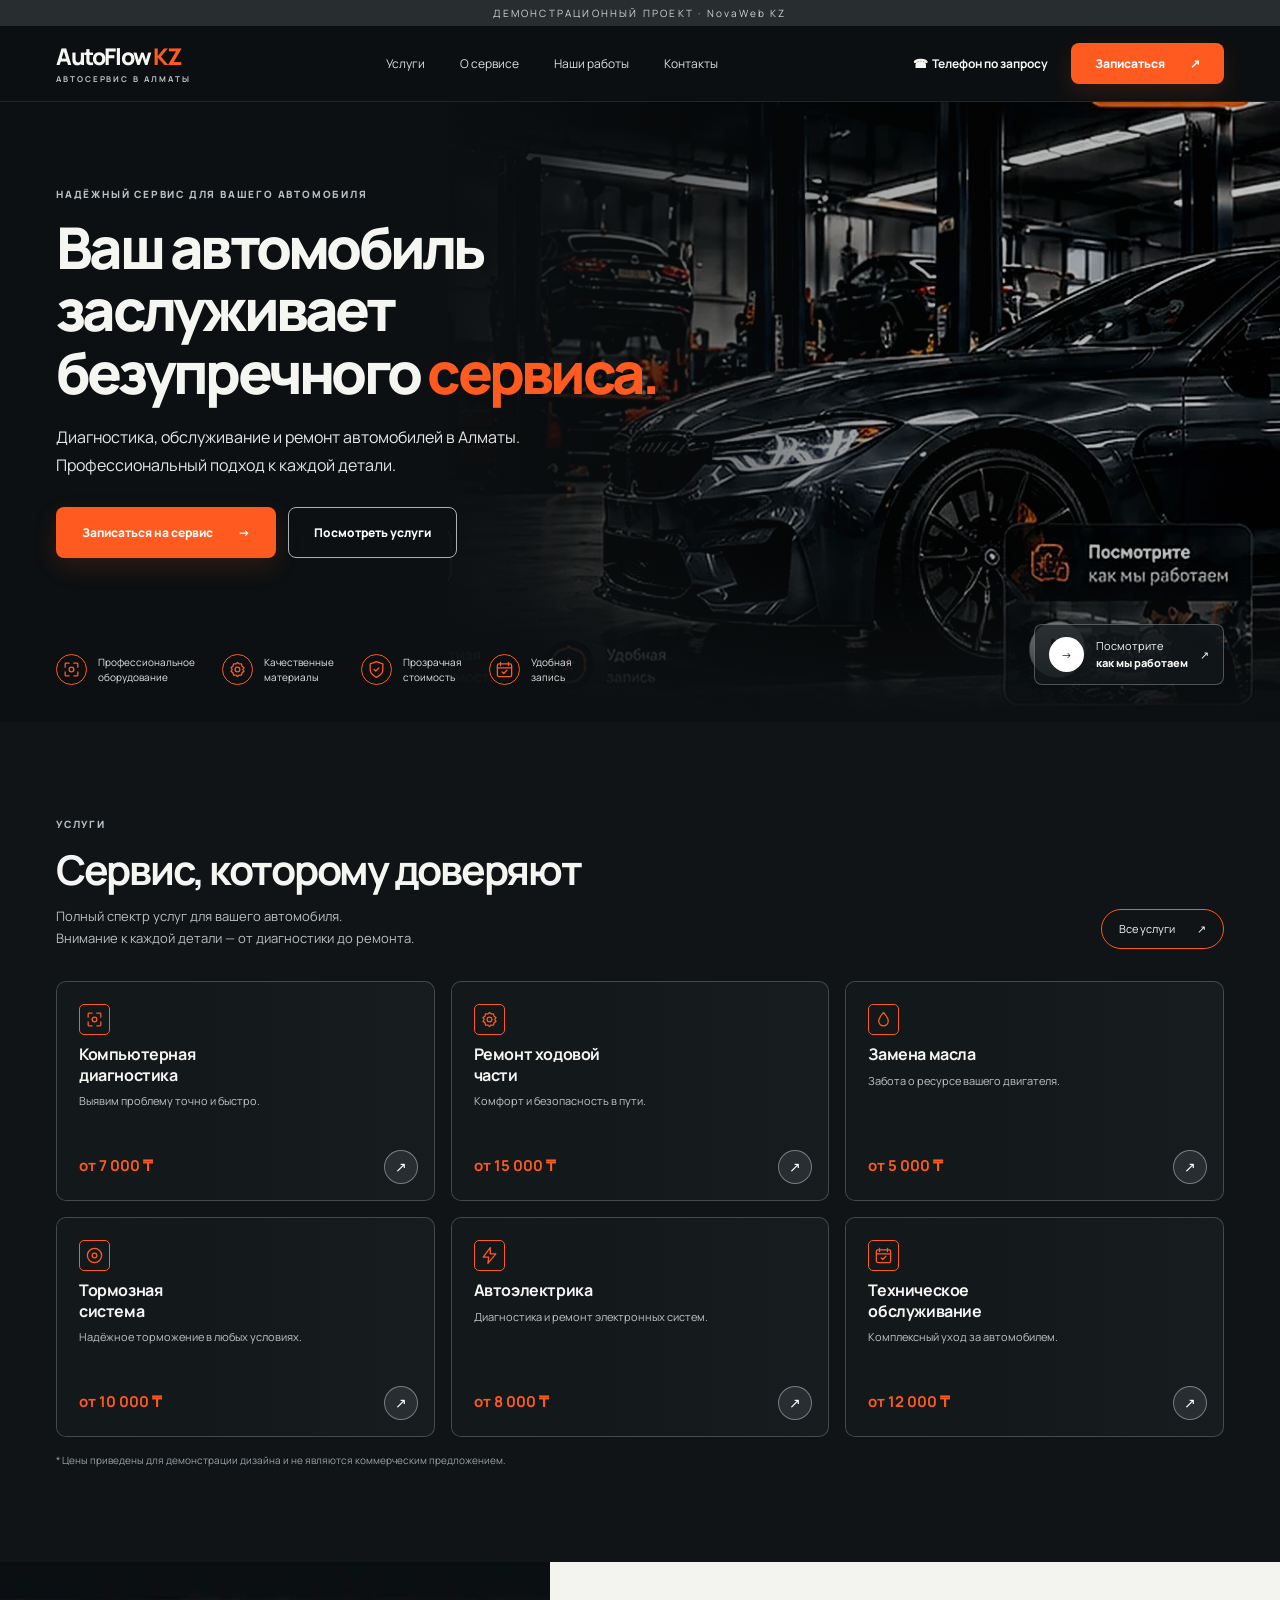
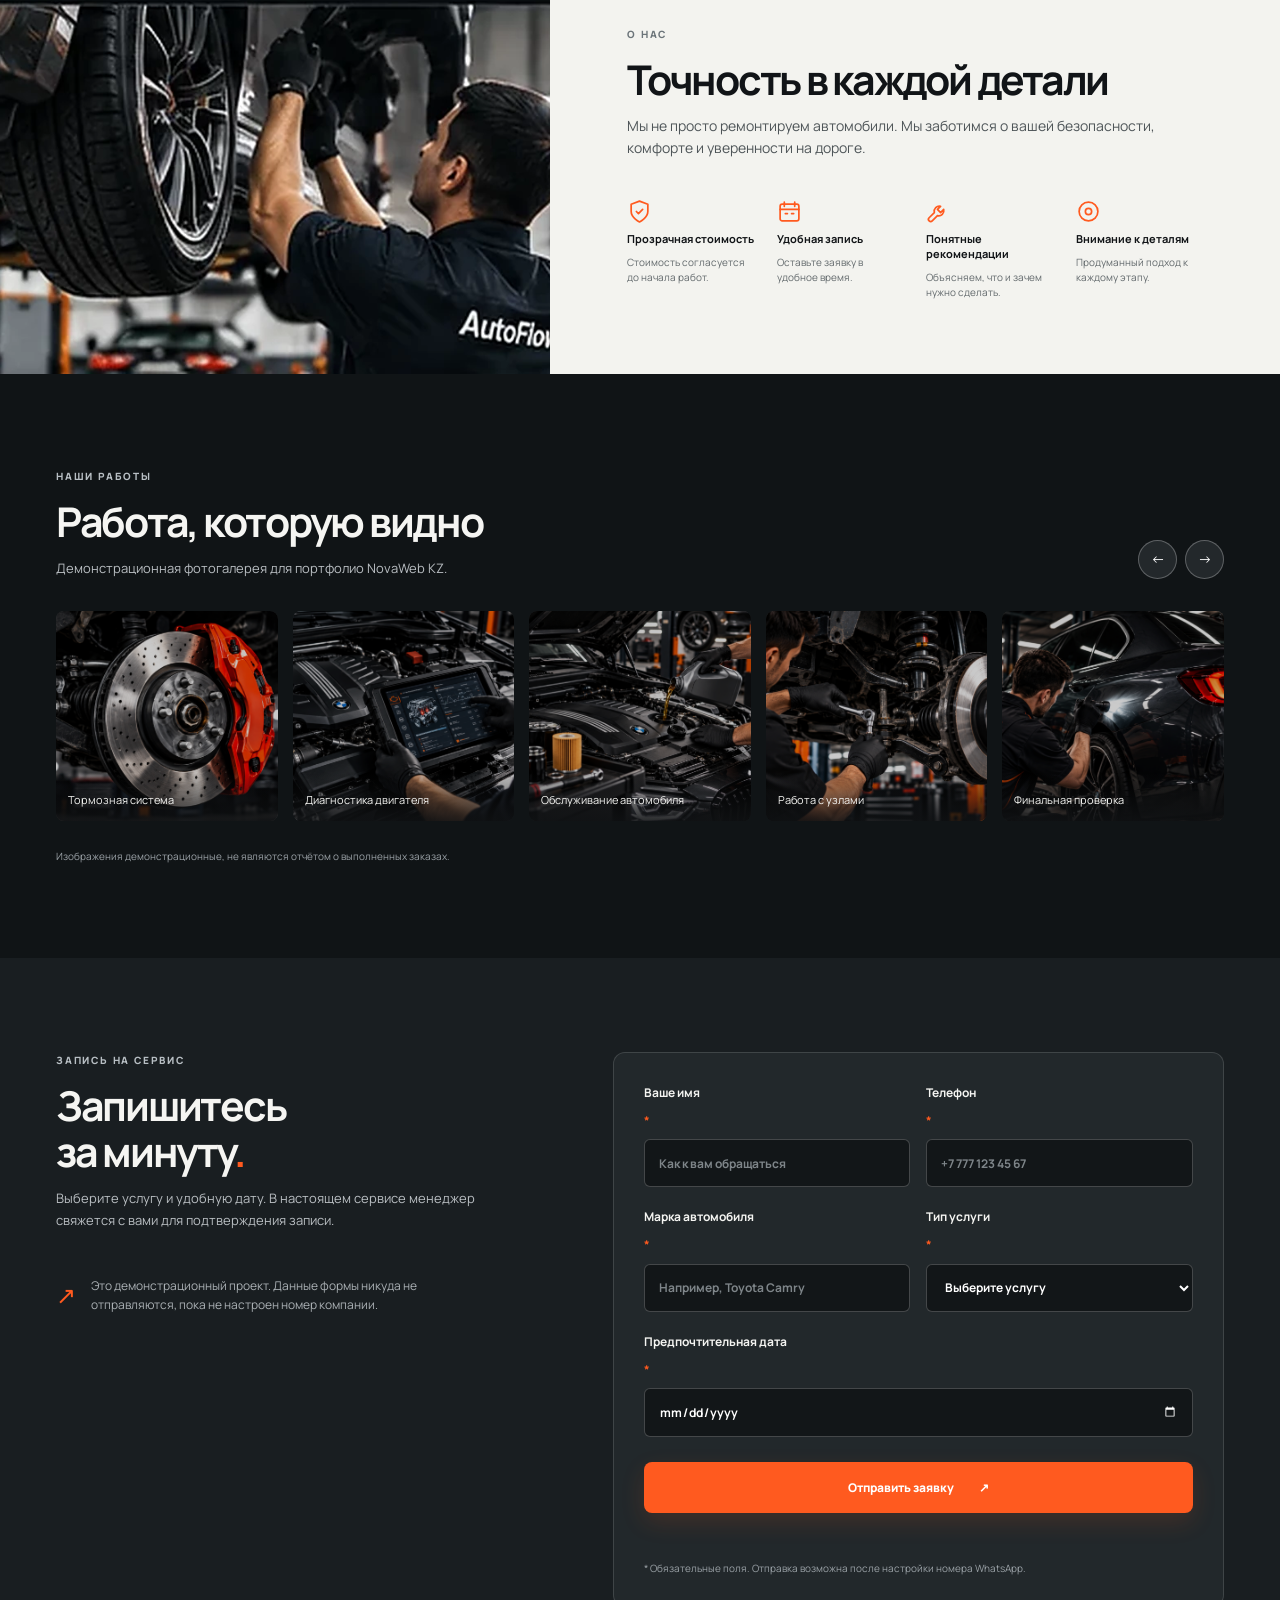
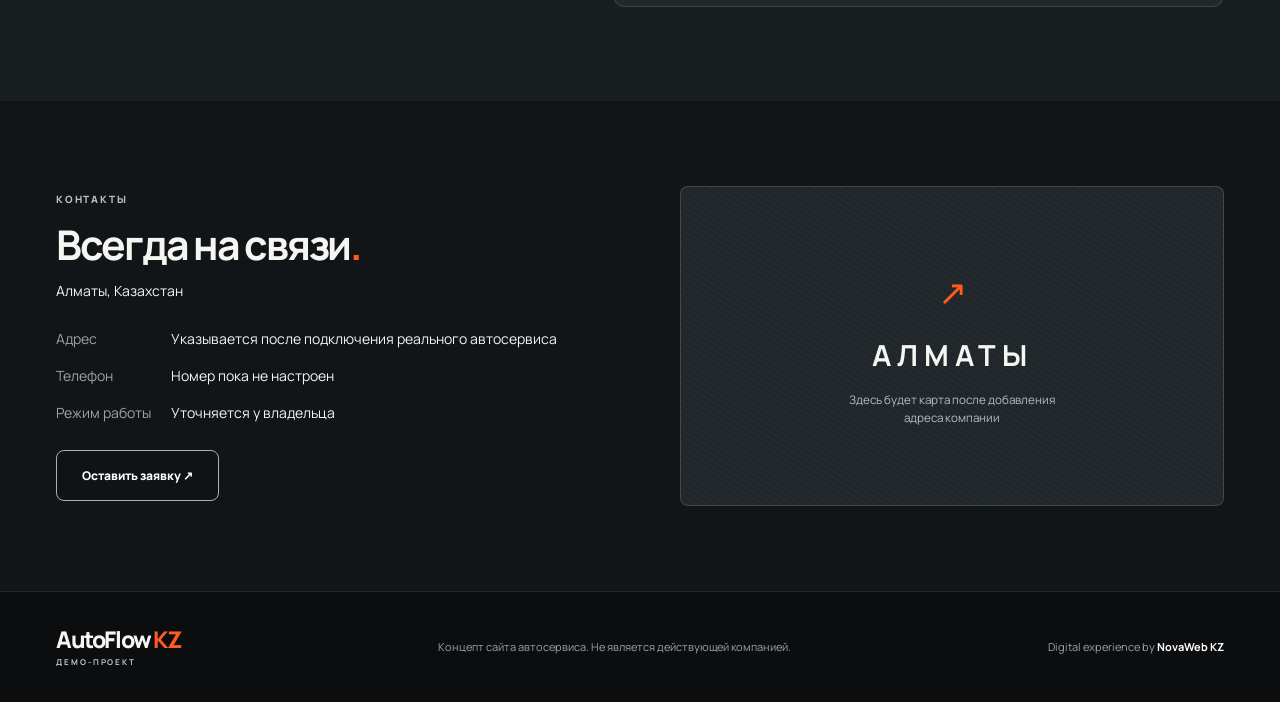
==== index.html @ 47085a17 "auto flow id done" ====
<!doctype html>
<html lang="ru">

<head>
    <meta charset="UTF-8">
    <meta name="viewport" content="width=device-width,initial-scale=1,viewport-fit=cover">
    <meta name="theme-color" content="#101214">
    <meta name="description"
        content="AutoFlow KZ — демонстрационный сайт автосервиса в Алматы. Дизайн и разработка NovaWeb KZ.">
    <meta property="og:title" content="AutoFlow KZ — демонстрационный сайт автосервиса">
    <meta property="og:description" content="Премиальный концепт автосервиса от NovaWeb KZ">
    <title>AutoFlow KZ — премиальный автосервис | Демо</title>
    <link rel="preconnect" href="https://fonts.googleapis.com">
    <link rel="preconnect" href="https://fonts.gstatic.com" crossorigin>
    <link href="https://fonts.googleapis.com/css2?family=Manrope:wght@400;500;600;700;800&display=swap"
        rel="stylesheet">
    <link rel="stylesheet" href="css/reset.css">
    <link rel="stylesheet" href="css/variables.css">
    <link rel="stylesheet" href="css/style.css">
    <link rel="stylesheet" href="css/responsive.css">
</head>

<body>
    <div class="demo-banner">ДЕМОНСТРАЦИОННЫЙ ПРОЕКТ · NovaWeb KZ</div>
    <header class="site-header" id="top">
        <div class="container header-inner"><a href="#top" class="brand"
                aria-label="AutoFlow KZ, на главную">AutoFlow<span>KZ</span><small>АВТОСЕРВИС В АЛМАТЫ</small></a>
            <nav class="desktop-nav" aria-label="Основная навигация"><a href="#services">Услуги</a><a href="#about">О
                    сервисе</a><a href="#works">Наши работы</a><a href="#contacts">Контакты</a></nav>
            <div class="header-actions"><span class="phone-placeholder">☎ &nbsp;Телефон по запросу</span><a
                    class="btn btn-primary btn-sm" href="#booking">Записаться <span aria-hidden="true">↗</span></a>
            </div><button class="menu-toggle" aria-label="Открыть меню" aria-expanded="false"
                aria-controls="mobile-menu"><span></span><span></span><span></span></button>
        </div>
        <nav class="mobile-nav" id="mobile-menu" aria-label="Мобильная навигация" hidden><a
                href="#services">Услуги</a><a href="#about">О сервисе</a><a href="#works">Наши работы</a><a
                href="#contacts">Контакты</a><a href="#booking">Записаться</a></nav>
    </header>
    <main>
        <section class="hero">
            <div class="hero-visual" role="img" aria-label="Тёмный современный автосервис и спортивный автомобиль">
            </div>
            <div class="hero-shade"></div>
            <div class="container hero-inner">
                <div class="hero-copy">
                    <p class="eyebrow">НАДЁЖНЫЙ СЕРВИС ДЛЯ ВАШЕГО АВТОМОБИЛЯ</p>
                    <h1>Ваш автомобиль заслуживает безупречного <em>сервиса.</em></h1>
                    <p class="hero-description">Диагностика, обслуживание и ремонт автомобилей в Алматы.
                        Профессиональный подход к каждой детали.</p>
                    <div class="hero-cta"><a class="btn btn-primary" href="#booking">Записаться на сервис <span
                                aria-hidden="true">→</span></a><a class="btn btn-outline" href="#services">Посмотреть
                            услуги</a></div>
                </div>
                <div class="hero-bottom">
                    <div class="hero-features">
                        <div><span class="line-icon"><svg aria-hidden="true" viewBox="0 0 24 24" fill="none"
                                    stroke="currentColor" stroke-width="1.65" stroke-linecap="round"
                                    stroke-linejoin="round">
                                    <path
                                        d="M4 9V5a1 1 0 0 1 1-1h4M15 4h4a1 1 0 0 1 1 1v4M20 15v4a1 1 0 0 1-1 1h-4M9 20H5a1 1 0 0 1-1-1v-4" />
                                    <circle cx="12" cy="12" r="3" />
                                </svg></span>Профессиональное<br>оборудование</div>
                        <div><span class="line-icon"><svg aria-hidden="true" viewBox="0 0 24 24" fill="none"
                                    stroke="currentColor" stroke-width="1.65" stroke-linecap="round"
                                    stroke-linejoin="round">
                                    <path
                                        d="M12 3l2 2 3-.2.7 3 2.5 1.8-1.5 2.4 1.5 2.4-2.5 1.8-.7 3-3-.2-2 2-2-2-3 .2-.7-3-2.5-1.8 1.5-2.4-1.5-2.4 2.5-1.8.7-3 3 .2z" />
                                    <circle cx="12" cy="12" r="3" />
                                </svg></span>Качественные<br>материалы</div>
                        <div><span class="line-icon"><svg aria-hidden="true" viewBox="0 0 24 24" fill="none"
                                    stroke="currentColor" stroke-width="1.65" stroke-linecap="round"
                                    stroke-linejoin="round">
                                    <path d="M12 22s8-4 8-10V5l-8-3-8 3v7c0 6 8 10 8 10z" />
                                    <path d="m9 12 2 2 4-4" />
                                </svg></span>Прозрачная<br>стоимость</div>
                        <div><span class="line-icon"><svg aria-hidden="true" viewBox="0 0 24 24" fill="none"
                                    stroke="currentColor" stroke-width="1.65" stroke-linecap="round"
                                    stroke-linejoin="round">
                                    <rect x="3" y="5" width="18" height="16" rx="2" />
                                    <path d="M7 3v4M17 3v4M3 10h18m-12 5 2 2 4-4" />
                                </svg></span>Удобная<br>запись</div>
                    </div><a class="hero-preview" href="#works"><span class="play-icon"
                            aria-hidden="true">→</span><span>Посмотрите<br><strong>как мы работаем</strong></span><span
                            aria-hidden="true">↗</span></a>
                </div>
            </div>
        </section>
        <section class="section services" id="services">
            <div class="container">
                <div class="section-top">
                    <div>
                        <p class="eyebrow">УСЛУГИ</p>
                        <h2>Сервис, которому доверяют</h2>
                        <p class="section-intro">Полный спектр услуг для вашего автомобиля.<br>Внимание к каждой детали
                            — от диагностики до ремонта.</p>
                    </div><a class="link-pill" href="#booking">Все услуги <span>↗</span></a>
                </div>
                <div class="service-grid">
                    <article class="service-card" style="--photo:url('assets/images/diagnostics.webp')">
                        <div class="service-content"><span class="service-icon"><svg aria-hidden="true"
                                    viewBox="0 0 24 24" fill="none" stroke="currentColor" stroke-width="1.65"
                                    stroke-linecap="round" stroke-linejoin="round">
                                    <path
                                        d="M4 9V5a1 1 0 0 1 1-1h4M15 4h4a1 1 0 0 1 1 1v4M20 15v4a1 1 0 0 1-1 1h-4M9 20H5a1 1 0 0 1-1-1v-4" />
                                    <circle cx="12" cy="12" r="3" />
                                </svg></span>
                            <h3>Компьютерная<br>диагностика</h3>
                            <p>Выявим проблему точно и быстро.</p><strong>от 7 000 ₸</strong>
                        </div><button class="card-arrow" data-service="Компьютерная диагностика"
                            aria-label="Выбрать компьютерную диагностику">↗</button>
                    </article>
                    <article class="service-card" style="--photo:url('assets/images/suspension.webp')">
                        <div class="service-content"><span class="service-icon"><svg aria-hidden="true"
                                    viewBox="0 0 24 24" fill="none" stroke="currentColor" stroke-width="1.65"
                                    stroke-linecap="round" stroke-linejoin="round">
                                    <path
                                        d="M12 3l2 2 3-.2.7 3 2.5 1.8-1.5 2.4 1.5 2.4-2.5 1.8-.7 3-3-.2-2 2-2-2-3 .2-.7-3-2.5-1.8 1.5-2.4-1.5-2.4 2.5-1.8.7-3 3 .2z" />
                                    <circle cx="12" cy="12" r="3" />
                                </svg></span>
                            <h3>Ремонт ходовой<br>части</h3>
                            <p>Комфорт и безопасность в пути.</p><strong>от 15 000 ₸</strong>
                        </div><button class="card-arrow" data-service="Ремонт ходовой части"
                            aria-label="Выбрать ремонт ходовой">↗</button>
                    </article>
                    <article class="service-card" style="--photo:url('assets/images/oil.webp')">
                        <div class="service-content"><span class="service-icon"><svg aria-hidden="true"
                                    viewBox="0 0 24 24" fill="none" stroke="currentColor" stroke-width="1.65"
                                    stroke-linecap="round" stroke-linejoin="round">
                                    <path d="M12 3s-6 7-6 11a6 6 0 0 0 12 0c0-4-6-11-6-11z" />
                                </svg></span>
                            <h3>Замена масла</h3>
                            <p>Забота о ресурсе вашего двигателя.</p><strong>от 5 000 ₸</strong>
                        </div><button class="card-arrow" data-service="Замена масла"
                            aria-label="Выбрать замену масла">↗</button>
                    </article>
                    <article class="service-card" style="--photo:url('assets/images/brakes.webp')">
                        <div class="service-content"><span class="service-icon"><svg aria-hidden="true"
                                    viewBox="0 0 24 24" fill="none" stroke="currentColor" stroke-width="1.65"
                                    stroke-linecap="round" stroke-linejoin="round">
                                    <circle cx="12" cy="12" r="9" />
                                    <circle cx="12" cy="12" r="3" />
                                </svg></span>
                            <h3>Тормозная<br>система</h3>
                            <p>Надёжное торможение в любых условиях.</p><strong>от 10 000 ₸</strong>
                        </div><button class="card-arrow" data-service="Тормозная система"
                            aria-label="Выбрать тормозную систему">↗</button>
                    </article>
                    <article class="service-card" style="--photo:url('assets/images/electric.webp')">
                        <div class="service-content"><span class="service-icon"><svg aria-hidden="true"
                                    viewBox="0 0 24 24" fill="none" stroke="currentColor" stroke-width="1.65"
                                    stroke-linecap="round" stroke-linejoin="round">
                                    <path d="m13 2-9 12h7l-1 8 10-12h-7z" />
                                </svg></span>
                            <h3>Автоэлектрика</h3>
                            <p>Диагностика и ремонт электронных систем.</p><strong>от 8 000 ₸</strong>
                        </div><button class="card-arrow" data-service="Автоэлектрика"
                            aria-label="Выбрать автоэлектрику">↗</button>
                    </article>
                    <article class="service-card" style="--photo:url('assets/images/maintenance.webp')">
                        <div class="service-content"><span class="service-icon"><svg aria-hidden="true"
                                    viewBox="0 0 24 24" fill="none" stroke="currentColor" stroke-width="1.65"
                                    stroke-linecap="round" stroke-linejoin="round">
                                    <rect x="3" y="5" width="18" height="16" rx="2" />
                                    <path d="M7 3v4M17 3v4M3 10h18m-12 5 2 2 4-4" />
                                </svg></span>
                            <h3>Техническое<br>обслуживание</h3>
                            <p>Комплексный уход за автомобилем.</p><strong>от 12 000 ₸</strong>
                        </div><button class="card-arrow" data-service="Техническое обслуживание"
                            aria-label="Выбрать техническое обслуживание">↗</button>
                    </article>
                </div>
                <p class="fineprint">* Цены приведены для демонстрации дизайна и не являются коммерческим предложением.
                </p>
            </div>
        </section>
        <section class="about" id="about">
            <div class="about-image" role="img" aria-label="Механик обслуживает автомобиль в мастерской"></div>
            <div class="about-copy">
                <p class="eyebrow">О НАС</p>
                <h2>Точность в каждой детали</h2>
                <p>Мы не просто ремонтируем автомобили. Мы заботимся о вашей безопасности, комфорте и уверенности на
                    дороге.</p>
                <div class="values">
                    <div><span><svg aria-hidden="true" viewBox="0 0 24 24" fill="none" stroke="currentColor"
                                stroke-width="1.65" stroke-linecap="round" stroke-linejoin="round">
                                <path d="M12 22s8-4 8-10V5l-8-3-8 3v7c0 6 8 10 8 10z" />
                                <path d="m9 12 2 2 4-4" />
                            </svg></span>
                        <h3>Прозрачная стоимость</h3>
                        <p>Стоимость согласуется до начала работ.</p>
                    </div>
                    <div><span><svg aria-hidden="true" viewBox="0 0 24 24" fill="none" stroke="currentColor"
                                stroke-width="1.65" stroke-linecap="round" stroke-linejoin="round">
                                <rect x="3" y="5" width="18" height="16" rx="2" />
                                <path d="M7 3v4M17 3v4M3 10h18M8 14h2m4 0h2" />
                            </svg></span>
                        <h3>Удобная запись</h3>
                        <p>Оставьте заявку в удобное время.</p>
                    </div>
                    <div><span><svg aria-hidden="true" viewBox="0 0 24 24" fill="none" stroke="currentColor"
                                stroke-width="1.65" stroke-linecap="round" stroke-linejoin="round">
                                <path d="M14 7a5 5 0 0 0-6 6l-5 5a2 2 0 0 0 3 3l5-5a5 5 0 0 0 6-6l-3 3-3-3z" />
                            </svg></span>
                        <h3>Понятные рекомендации</h3>
                        <p>Объясняем, что и зачем нужно сделать.</p>
                    </div>
                    <div><span><svg aria-hidden="true" viewBox="0 0 24 24" fill="none" stroke="currentColor"
                                stroke-width="1.65" stroke-linecap="round" stroke-linejoin="round">
                                <circle cx="12" cy="12" r="9" />
                                <circle cx="12" cy="12" r="3" />
                            </svg></span>
                        <h3>Внимание к деталям</h3>
                        <p>Продуманный подход к каждому этапу.</p>
                    </div>
                </div>
            </div>
        </section>
        <section class="section works" id="works">
            <div class="container">
                <div class="section-top">
                    <div>
                        <p class="eyebrow">НАШИ РАБОТЫ</p>
                        <h2>Работа, которую видно</h2>
                        <p class="section-intro">Демонстрационная фотогалерея для портфолио NovaWeb KZ.</p>
                    </div>
                    <div class="gallery-controls"><button id="gallery-prev"
                            aria-label="Предыдущие фотографии">←</button><button id="gallery-next"
                            aria-label="Следующие фотографии">→</button></div>
                </div>
                <div class="gallery-track" tabindex="0" aria-label="Галерея демонстрационных изображений">
                    <figure><img src="assets/images/gallery1.png" alt="Деталь тормозной системы" loading="lazy">
                        <figcaption>Тормозная система</figcaption>
                    </figure>
                    <figure><img src="assets/images/gallery2.png" alt="Автомобильный двигатель" loading="lazy">
                        <figcaption>Диагностика двигателя</figcaption>
                    </figure>
                    <figure><img src="assets/images/gallery3.png" alt="Автомобиль в мастерской" loading="lazy">
                        <figcaption>Обслуживание автомобиля</figcaption>
                    </figure>
                    <figure><img src="assets/images/gallery4.png" alt="Работа автомеханика" loading="lazy">
                        <figcaption>Работа с узлами</figcaption>
                    </figure>
                    <figure><img src="assets/images/gallery5.png" alt="Задняя часть автомобиля" loading="lazy">
                        <figcaption>Финальная проверка</figcaption>
                    </figure>
                </div>
                <p class="fineprint">Изображения демонстрационные, не являются отчётом о выполненных заказах.</p>
            </div>
        </section>
        <section class="section booking-section" id="booking">
            <div class="container booking-grid">
                <div>
                    <p class="eyebrow">ЗАПИСЬ НА СЕРВИС</p>
                    <h2>Запишитесь<br>за минуту<span class="accent">.</span></h2>
                    <p class="section-intro">Выберите услугу и удобную дату. В настоящем сервисе менеджер свяжется с
                        вами для подтверждения записи.</p>
                    <div class="booking-note"><span>↗</span>
                        <p>Это демонстрационный проект. Данные формы никуда не отправляются, пока не настроен номер
                            компании.</p>
                    </div>
                </div>
                <form id="booking-form" class="booking-form" novalidate>
                    <div class="form-row"><label>Ваше имя <span>*</span><input name="name" type="text"
                                autocomplete="name" placeholder="Как к вам обращаться" required
                                minlength="2"></label><label>Телефон <span>*</span><input name="phone" type="tel"
                                autocomplete="tel" inputmode="tel" placeholder="+7 777 123 45 67" required></label>
                    </div>
                    <div class="form-row"><label>Марка автомобиля <span>*</span><input name="car" type="text"
                                placeholder="Например, Toyota Camry" required></label><label>Тип услуги
                            <span>*</span><select name="service" id="service-select" required>
                                <option value="">Выберите услугу</option>
                                <option>Компьютерная диагностика</option>
                                <option>Ремонт ходовой части</option>
                                <option>Замена масла</option>
                                <option>Тормозная система</option>
                                <option>Автоэлектрика</option>
                                <option>Техническое обслуживание</option>
                            </select></label></div><label>Предпочтительная дата <span>*</span><input name="date"
                            id="booking-date" type="date" required></label><button class="btn btn-primary form-submit"
                        type="submit">Отправить заявку <span>↗</span></button>
                    <p id="form-status" class="form-status" role="status" aria-live="polite"></p>
                    <p class="fineprint">* Обязательные поля. Отправка возможна после настройки номера WhatsApp.</p>
                </form>
            </div>
        </section>
        <section class="contacts" id="contacts">
            <div class="container contacts-grid">
                <div>
                    <p class="eyebrow">КОНТАКТЫ</p>
                    <h2>Всегда на связи<span class="accent">.</span></h2>
                    <p>Алматы, Казахстан</p>
                    <dl>
                        <dt>Адрес</dt>
                        <dd>Указывается после подключения реального автосервиса</dd>
                        <dt>Телефон</dt>
                        <dd>Номер пока не настроен</dd>
                        <dt>Режим работы</dt>
                        <dd>Уточняется у владельца</dd>
                    </dl><a class="btn btn-outline" href="#booking">Оставить заявку ↗</a>
                </div>
                <div class="map-placeholder"><span>↗</span><strong>АЛМАТЫ</strong><small>Здесь будет карта после
                        добавления адреса компании</small></div>
            </div>
        </section>
    </main>
    <footer class="footer">
        <div class="container footer-inner"><a href="#top"
                class="brand">AutoFlow<span>KZ</span><small>ДЕМО-ПРОЕКТ</small></a>
            <p>Концепт сайта автосервиса. Не является действующей компанией.</p><span>Digital experience by
                <strong>NovaWeb KZ</strong></span>
        </div>
    </footer>
    <div class="mobile-bottom"><a href="#booking" class="btn btn-primary">Записаться на сервис</a><button
            id="mobile-contact" aria-label="Связаться через WhatsApp">WA</button></div>
    <script src="js/main.js" defer></script>
</body>

</html>
---- css/variables.css ----
:root{--color-bg:#101214;--color-surface:#202428;--color-text:#f5f5f2;--color-muted:#a7adb3;--color-accent:#ff5a1f;--color-border:rgba(255,255,255,.16);--font-primary:'Manrope',Arial,sans-serif;--container-width:1320px;--header-height:76px;--radius-sm:6px;--radius-md:10px;--radius-lg:14px}
---- css/style.css ----
body{background:var(--color-bg);color:var(--color-text);font-family:var(--font-primary);font-size:14px;line-height:1.6;-webkit-font-smoothing:antialiased}body.menu-open{overflow:hidden}.container{width:min(calc(100% - 112px),var(--container-width));margin-inline:auto}.demo-banner{text-align:center;background:#282d30;color:#d0d3d5;font-size:10px;letter-spacing:.22em;padding:5px}.site-header{height:var(--header-height);position:sticky;top:0;z-index:50;background:rgba(13,16,18,.96);border-bottom:1px solid rgba(255,255,255,.09);backdrop-filter:blur(14px)}.header-inner{height:100%;display:flex;align-items:center;justify-content:space-between;gap:30px}.brand{font-size:23px;line-height:1;font-weight:800;letter-spacing:-.06em;white-space:nowrap}.brand span{color:var(--color-accent);margin-left:2px}.brand small{display:block;margin-top:7px;font-size:8px;letter-spacing:.24em;font-weight:700;color:#bec3c7}.desktop-nav{display:flex;gap:35px}.desktop-nav a{font-size:12px;color:#ddd;transition:color .2s}.desktop-nav a:hover{color:var(--color-accent)}.header-actions{display:flex;align-items:center;gap:23px}.phone-placeholder{font-size:12px;font-weight:700}.btn{display:inline-flex;align-items:center;justify-content:center;gap:25px;min-height:51px;padding:0 25px;border:1px solid transparent;border-radius:8px;font-size:12px;font-weight:800;transition:transform .2s,background .2s,border-color .2s}.btn:hover{transform:translateY(-2px)}.btn-primary{background:var(--color-accent);color:#fff;box-shadow:0 9px 24px #ff5a1f24}.btn-primary:hover{background:#f34d12}.btn-outline{background:rgba(13,16,18,.4);color:#fff;border-color:#adb0b1}.btn-outline:hover{border-color:var(--color-accent)}.btn-sm{min-height:41px;padding:0 23px}.menu-toggle,.mobile-nav{display:none}.hero{position:relative;min-height:620px;overflow:hidden;background:#111}.hero-visual{position:absolute;inset:0 0 0 35%;background-image:url('../assets/images/hero.webp');background-position:center center;background-size:cover;filter:contrast(1.12) brightness(.82)}.hero-shade{position:absolute;inset:0;background:linear-gradient(90deg,#0c1012 0%,#0c1012 23%,rgba(12,16,18,.94) 35%,rgba(12,16,18,.2) 69%,rgba(12,16,18,.08)),linear-gradient(0deg,#0c1012 0%,transparent 27%)}.hero-inner{position:relative;min-height:620px;display:flex;flex-direction:column;justify-content:space-between;padding-top:84px;padding-bottom:37px}.hero-copy{max-width:660px}.eyebrow{font-size:10px;font-weight:800;letter-spacing:.18em;text-transform:uppercase;color:#b8bfc4;margin-bottom:14px}.hero h1{font-size:clamp(44px,4.5vw,72px);line-height:1.085;letter-spacing:-.065em;font-weight:800;margin-bottom:21px}.hero h1 em{font-style:normal;color:var(--color-accent)}.hero-description{max-width:490px;font-size:16px;color:#e5e6e7;line-height:1.7;margin-bottom:28px}.hero-cta{display:flex;gap:12px;flex-wrap:wrap}.hero-bottom{display:flex;justify-content:space-between;align-items:end;gap:25px}.hero-features{display:flex;gap:27px}.hero-features>div{display:flex;align-items:center;gap:11px;color:#e4e5e5;font-size:10px;line-height:1.5}.line-icon{display:grid;place-items:center;border:1px solid var(--color-accent);border-radius:50%;width:31px;height:31px;flex:none;color:var(--color-accent);font-size:20px}.hero-preview{display:flex;align-items:center;gap:12px;background:#14191cba;border:1px solid #ffffff45;border-radius:8px;padding:12px 14px;font-size:11px}.hero-preview strong{font-weight:800}.play-icon{display:grid;place-items:center;background:#fff;color:#111;border-radius:50%;height:35px;width:35px}.section{padding:94px 0}.services,.works{background:#101416}.section-top{display:flex;justify-content:space-between;align-items:end;gap:25px;margin-bottom:32px}.section h2,.about h2,.contacts h2{font-size:clamp(30px,3.2vw,46px);line-height:1.14;letter-spacing:-.055em;margin-bottom:12px}.section-intro{color:#b9bec2;font-size:13px;line-height:1.7;margin-bottom:0}.link-pill{display:inline-flex;align-items:center;gap:22px;border:1px solid var(--color-accent);border-radius:30px;padding:10px 17px;font-size:11px;white-space:nowrap}.link-pill:hover{background:#ff5a1f24}.service-grid{display:grid;grid-template-columns:repeat(3,minmax(0,1fr));gap:16px}.service-card{min-height:218px;position:relative;overflow:hidden;border:1px solid #ffffff33;border-radius:10px;background:#171c1f}.service-card:before{content:'';position:absolute;inset:0;background-image:var(--photo);background-size:cover;background-position:center right;opacity:.82;transition:transform .4s}.service-card:hover:before{transform:scale(1.06)}.service-card:after{content:'';position:absolute;inset:0;background:linear-gradient(90deg,#13181a 2%,#13181aef 40%,#13181a50 78%,#13181a11)}.service-content{position:relative;z-index:1;width:73%;padding:22px;min-height:218px;display:flex;flex-direction:column;align-items:flex-start}.service-icon{color:var(--color-accent);border:1px solid var(--color-accent);border-radius:5px;width:25px;height:25px;display:grid;place-items:center;font-size:16px;margin-bottom:9px}.service-content h3{font-size:16px;line-height:1.3;letter-spacing:-.025em;margin-bottom:8px}.service-content p{font-size:11px;color:#c1c4c6;line-height:1.5;margin-bottom:14px}.service-content strong{color:var(--color-accent);font-size:15px;margin-top:auto}.card-arrow{position:absolute;z-index:2;right:16px;bottom:16px;width:34px;height:34px;background:#2d3438c9;border:1px solid #ffffff60;border-radius:50%;color:white;transition:background .2s}.card-arrow:hover{background:var(--color-accent)}.fineprint{font-size:10px;color:#9ba2a7;margin:15px 0 0}.about{display:grid;grid-template-columns:43% 57%;min-height:390px;background:#f3f3ef;color:#111417}.about-image{background:url('../assets/images/workshop.webp') center/cover}.about-copy{padding:64px clamp(35px,6vw,115px)}.about-copy .eyebrow{color:#6b7479}.about-copy>p:not(.eyebrow){max-width:540px;color:#4e5558;font-size:14px}.values{display:grid;grid-template-columns:repeat(4,minmax(0,1fr));gap:22px;margin-top:40px}.values span{color:var(--color-accent);font-size:24px}.values h3{font-size:11px;line-height:1.35;margin:8px 0}.values p{font-size:10px;line-height:1.5;color:#62696c}.gallery-controls{display:flex;gap:8px}.gallery-controls button{width:39px;height:39px;border:1px solid #ffffff44;background:#23282b;color:white;border-radius:50%}.gallery-controls button:hover{background:var(--color-accent)}.gallery-track{display:flex;gap:15px;overflow-x:auto;scroll-snap-type:x mandatory;scrollbar-width:thin;padding-bottom:12px}.gallery-track figure{flex:0 0 calc((100% - 60px)/5);min-width:170px;margin:0;scroll-snap-align:start;position:relative;border-radius:8px;overflow:hidden;background:#24282a}.gallery-track img{width:100%;height:180px;object-fit:cover;filter:brightness(.8);transition:filter .2s,transform .3s}.gallery-track figure:hover img{filter:brightness(1);transform:scale(1.05)}.gallery-track figcaption{position:absolute;bottom:0;left:0;right:0;padding:18px 12px 12px;background:linear-gradient(transparent,#101214dd);font-size:11px}.booking-section{background:#191e21}.booking-grid{display:grid;grid-template-columns:.85fr 1.15fr;gap:9%}.accent{color:var(--color-accent)}.booking-note{display:flex;gap:15px;max-width:380px;margin-top:45px;color:#aab0b4;font-size:12px}.booking-note span{color:var(--color-accent);font-size:24px}.booking-form{padding:30px;border:1px solid #ffffff22;border-radius:12px;background:#22282b}.form-row{display:grid;grid-template-columns:1fr 1fr;gap:16px}.booking-form label{display:flex;flex-direction:column;gap:9px;font-size:12px;font-weight:700;margin-bottom:20px}.booking-form label span{color:var(--color-accent)}.booking-form input,.booking-form select{background:#121618;border:1px solid #ffffff36;color:white;border-radius:6px;padding:13px 14px;width:100%;min-height:48px;color-scheme:dark}.booking-form input::placeholder{color:#7e8589}.booking-form input[aria-invalid=true],.booking-form select[aria-invalid=true]{border-color:#ff8065}.form-submit{width:100%;margin-top:5px}.form-status{min-height:20px;margin:12px 0 0;font-size:12px;color:#ffb38e}.contacts{padding:85px 0;background:#111517}.contacts-grid{display:grid;grid-template-columns:1fr 1fr;gap:80px;align-items:center}.contacts dl{display:grid;grid-template-columns:100px 1fr;gap:15px;margin:25px 0}.contacts dt{color:#9ca3a7}.contacts dd{margin:0}.map-placeholder{min-height:320px;background:repeating-linear-gradient(32deg,#202629,#202629 3px,#242b2e 4px,#242b2e 5px);border:1px solid #ffffff26;border-radius:8px;display:flex;flex-direction:column;justify-content:center;align-items:center;gap:12px;text-align:center;padding:30px}.map-placeholder span{font-size:35px;color:var(--color-accent)}.map-placeholder strong{font-size:29px;letter-spacing:.2em}.map-placeholder small{max-width:220px;color:#b7bdc1}.footer{background:#0b0d0f;padding:36px 0;border-top:1px solid #ffffff1b}.footer-inner{display:flex;align-items:center;justify-content:space-between;gap:20px}.footer p,.footer-inner>span{font-size:11px;color:#9ca3a7;margin:0}.footer strong{color:#fff}.mobile-bottom{display:none}section[id]{scroll-margin-top:var(--header-height)}

/* V1.1 visual polish */
.line-icon svg,.service-icon svg,.values svg{width:19px;height:19px;display:block}.values svg{width:25px;height:25px}
.hero-visual{background-position:54% 48%}.hero h1{max-width:660px;text-wrap:balance}
.btn:focus-visible,.card-arrow:focus-visible,.gallery-controls button:focus-visible,a:focus-visible,button:focus-visible,input:focus-visible,select:focus-visible{outline:2px solid #ff8d60;outline-offset:3px}
.service-card{isolation:isolate}.service-card:before{z-index:-2}.service-card:after{z-index:-1}
.service-card:hover{border-color:#ff5a1f77}.service-content{width:79%}
.service-content h3{text-wrap:balance}.service-icon{width:31px;height:31px}
.gallery-track img{height:210px}.gallery-track figure{min-width:180px}
.booking-form input:focus,.booking-form select:focus{border-color:var(--color-accent)}
.mobile-bottom button{font-size:12px;font-weight:900;letter-spacing:-.04em}
---- css/responsive.css ----
@media(max-width:1150px){.container{width:min(calc(100% - 64px),var(--container-width))}.desktop-nav{gap:16px}.phone-placeholder{display:none}.hero-features{gap:14px}.hero-features>div{font-size:9px}.about-copy{padding:45px 35px}.values{grid-template-columns:repeat(2,1fr);gap:12px;margin-top:20px}}@media(max-width:800px){:root{--header-height:68px}.container{width:calc(100% - 42px)}.desktop-nav,.header-actions{display:none}.menu-toggle{display:flex;flex-direction:column;gap:5px;background:none;border:0;padding:12px}.menu-toggle span{display:block;width:24px;height:2px;background:#fff}.mobile-nav:not([hidden]){display:flex;flex-direction:column;gap:0;position:absolute;left:0;right:0;top:100%;background:#111619;padding:12px 22px 24px;border-bottom:1px solid #ffffff33;box-shadow:0 20px 40px #0008}.mobile-nav a{padding:14px 8px;border-bottom:1px solid #ffffff16}.hero,.hero-inner{min-height:740px}.hero-inner{padding-top:260px;padding-bottom:30px}.hero-visual{inset:0 0 auto 0;height:440px;background-position:center}.hero-shade{background:linear-gradient(0deg,#0c1012 30%,#0c1012a0 49%,transparent 80%)}.hero h1{font-size:clamp(37px,6.4vw,58px)}.hero-copy{max-width:620px}.hero-bottom{margin-top:35px}.hero-preview{display:none}.hero-features{flex-wrap:wrap;gap:20px}.service-grid{grid-template-columns:repeat(2,minmax(0,1fr))}.about{grid-template-columns:1fr}.about-image{height:320px}.about-copy{padding:45px 32px}.values{grid-template-columns:repeat(4,1fr)}.booking-grid,.contacts-grid{grid-template-columns:1fr;gap:35px}.gallery-track figure{flex-basis:32%}.footer-inner{flex-wrap:wrap}}@media(max-width:540px){body{padding-bottom:82px}.container{width:calc(100% - 34px)}.brand{font-size:21px}.brand small{font-size:7px}.hero,.hero-inner{min-height:790px}.hero-visual{height:380px;background-position:60% center}.hero-inner{padding-top:250px;padding-bottom:30px}.hero h1{font-size:clamp(36px,9.3vw,48px);letter-spacing:-.055em;line-height:1.11}.hero-description{font-size:13px;line-height:1.7}.hero-cta{flex-direction:column}.hero-cta .btn{width:100%;min-height:51px}.hero-features{display:grid;grid-template-columns:1fr 1fr;gap:16px 10px}.hero-features>div{font-size:10px}.section{padding:60px 0}.section-top{align-items:start}.section h2,.about h2,.contacts h2{font-size:30px}.section-intro{font-size:12px}.link-pill{font-size:10px;padding:8px 10px;gap:7px}.service-grid{grid-template-columns:1fr;gap:12px}.service-card,.service-content{min-height:196px}.service-content{width:74%;padding:19px}.service-content h3{font-size:16px}.about-image{height:250px}.about-copy{padding:42px 20px}.values{grid-template-columns:1fr 1fr;gap:22px}.gallery-track figure{flex-basis:75%;min-width:230px}.gallery-track img{height:220px}.booking-grid{gap:25px}.booking-note{margin-top:25px}.booking-form{padding:19px}.form-row{grid-template-columns:1fr;gap:0}.contacts{padding:60px 0}.contacts-grid{gap:30px}.contacts dl{grid-template-columns:75px 1fr}.map-placeholder{min-height:230px}.footer-inner{align-items:start;flex-direction:column}.mobile-bottom{display:flex;position:fixed;z-index:40;bottom:0;left:0;right:0;align-items:center;gap:10px;padding:11px 14px calc(11px + env(safe-area-inset-bottom));background:#0e1215f5;border-top:1px solid #ffffff24}.mobile-bottom .btn{flex:1;min-height:50px}.mobile-bottom button{height:50px;width:50px;border:0;border-radius:50%;background:#12bd6c;color:white;font-size:23px}.hero-features .line-icon{height:29px;width:29px}.eyebrow{font-size:9px}}@media(max-width:350px){.hero h1{font-size:34px}.hero,.hero-inner{min-height:825px}.hero-inner{padding-top:240px}.hero-features>div{font-size:9px}.section-top{flex-wrap:wrap}.gallery-track figure{flex-basis:90%}}@media(prefers-reduced-motion:reduce){*,*::before,*::after{scroll-behavior:auto!important;animation-duration:.01ms!important;transition-duration:.01ms!important}}

/* V1.1 mobile adjustments */
@media(max-width:800px){.hero-visual{background-position:64% center}.hero h1{max-width:620px}}
@media(max-width:540px){.hero,.hero-inner{min-height:830px}.hero-inner{padding-top:245px}.hero-visual{height:400px;background-position:65% center}.hero-shade{background:linear-gradient(0deg,#0c1012 26%,#0c1012e8 44%,#0c1012a6 57%,transparent 83%)}.hero h1{font-size:clamp(34px,9.1vw,43px)}.hero-features{grid-template-columns:1fr 1fr}.service-content{width:79%}.service-card:after{background:linear-gradient(90deg,#13181a 2%,#13181af0 48%,#13181a5c 83%,#13181a15)}.section-top{gap:12px}.gallery-track img{height:235px}}
@media(max-width:350px){.hero,.hero-inner{min-height:870px}}
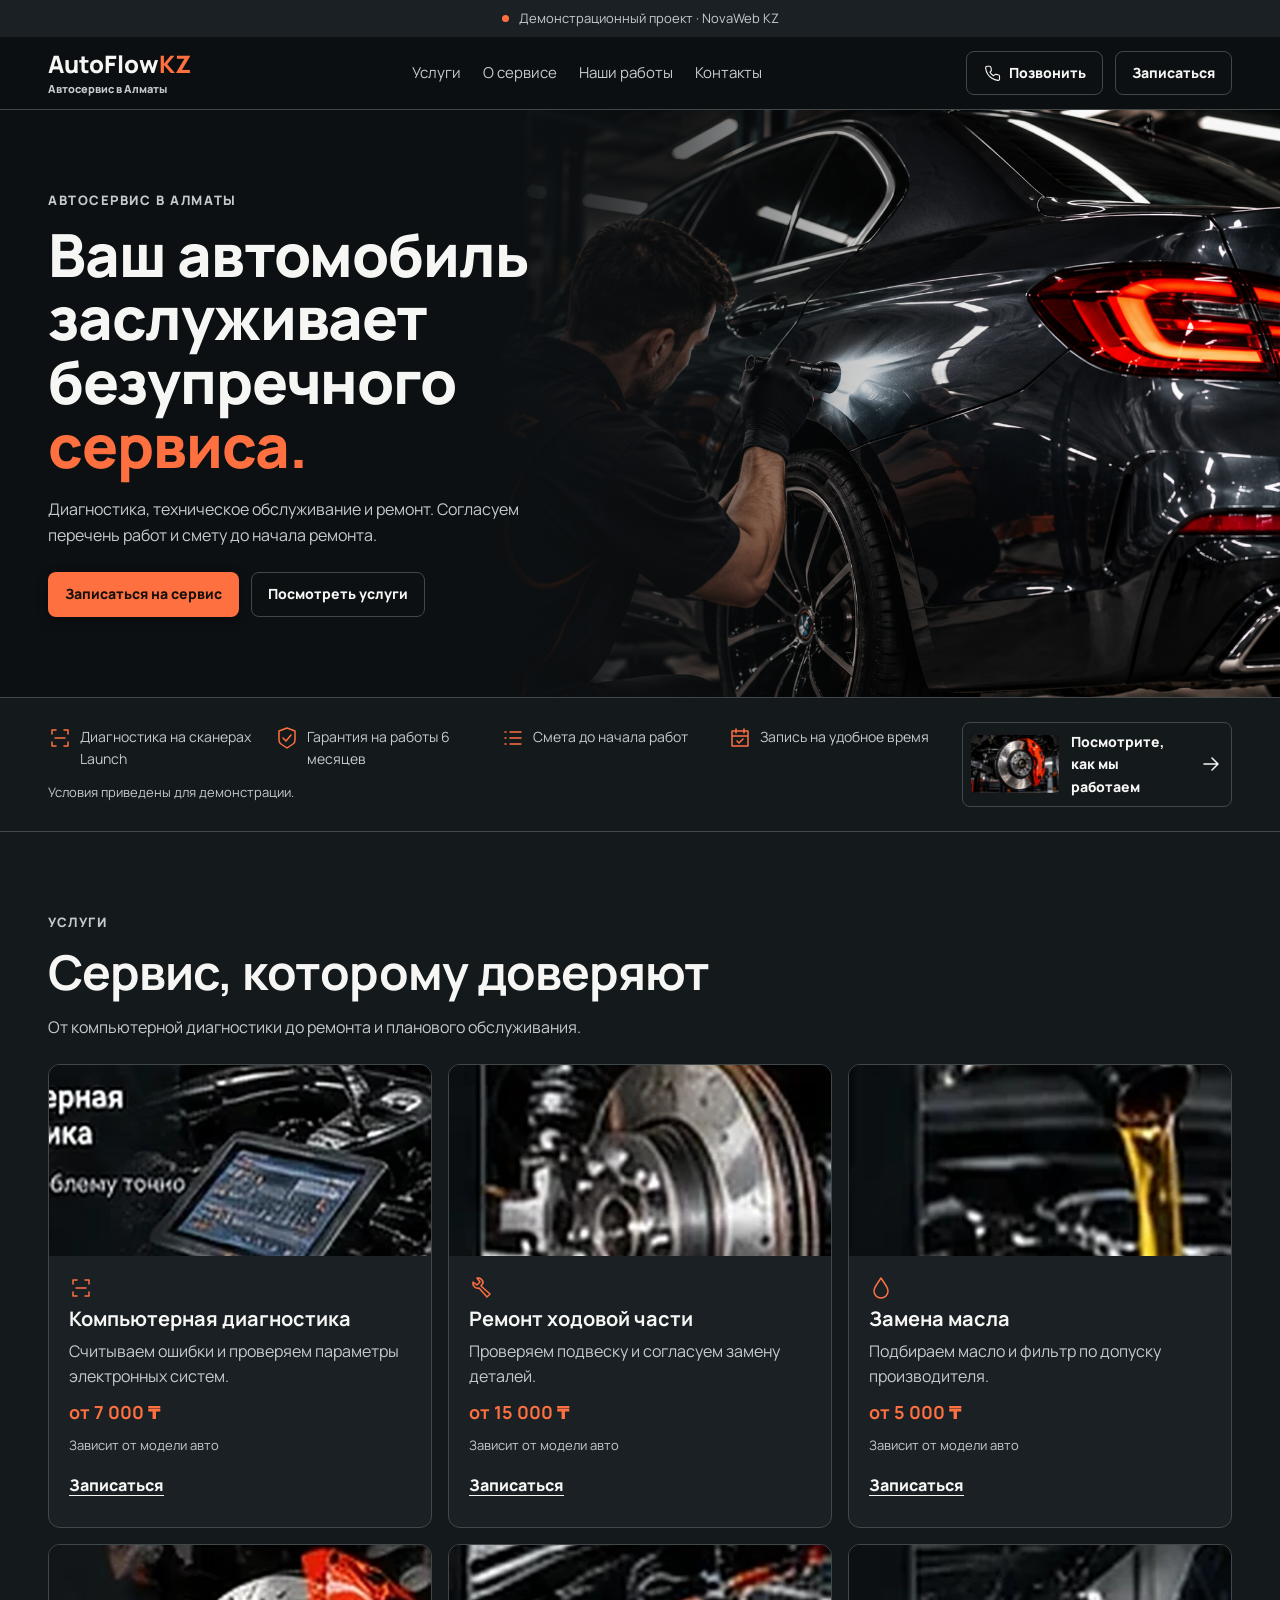
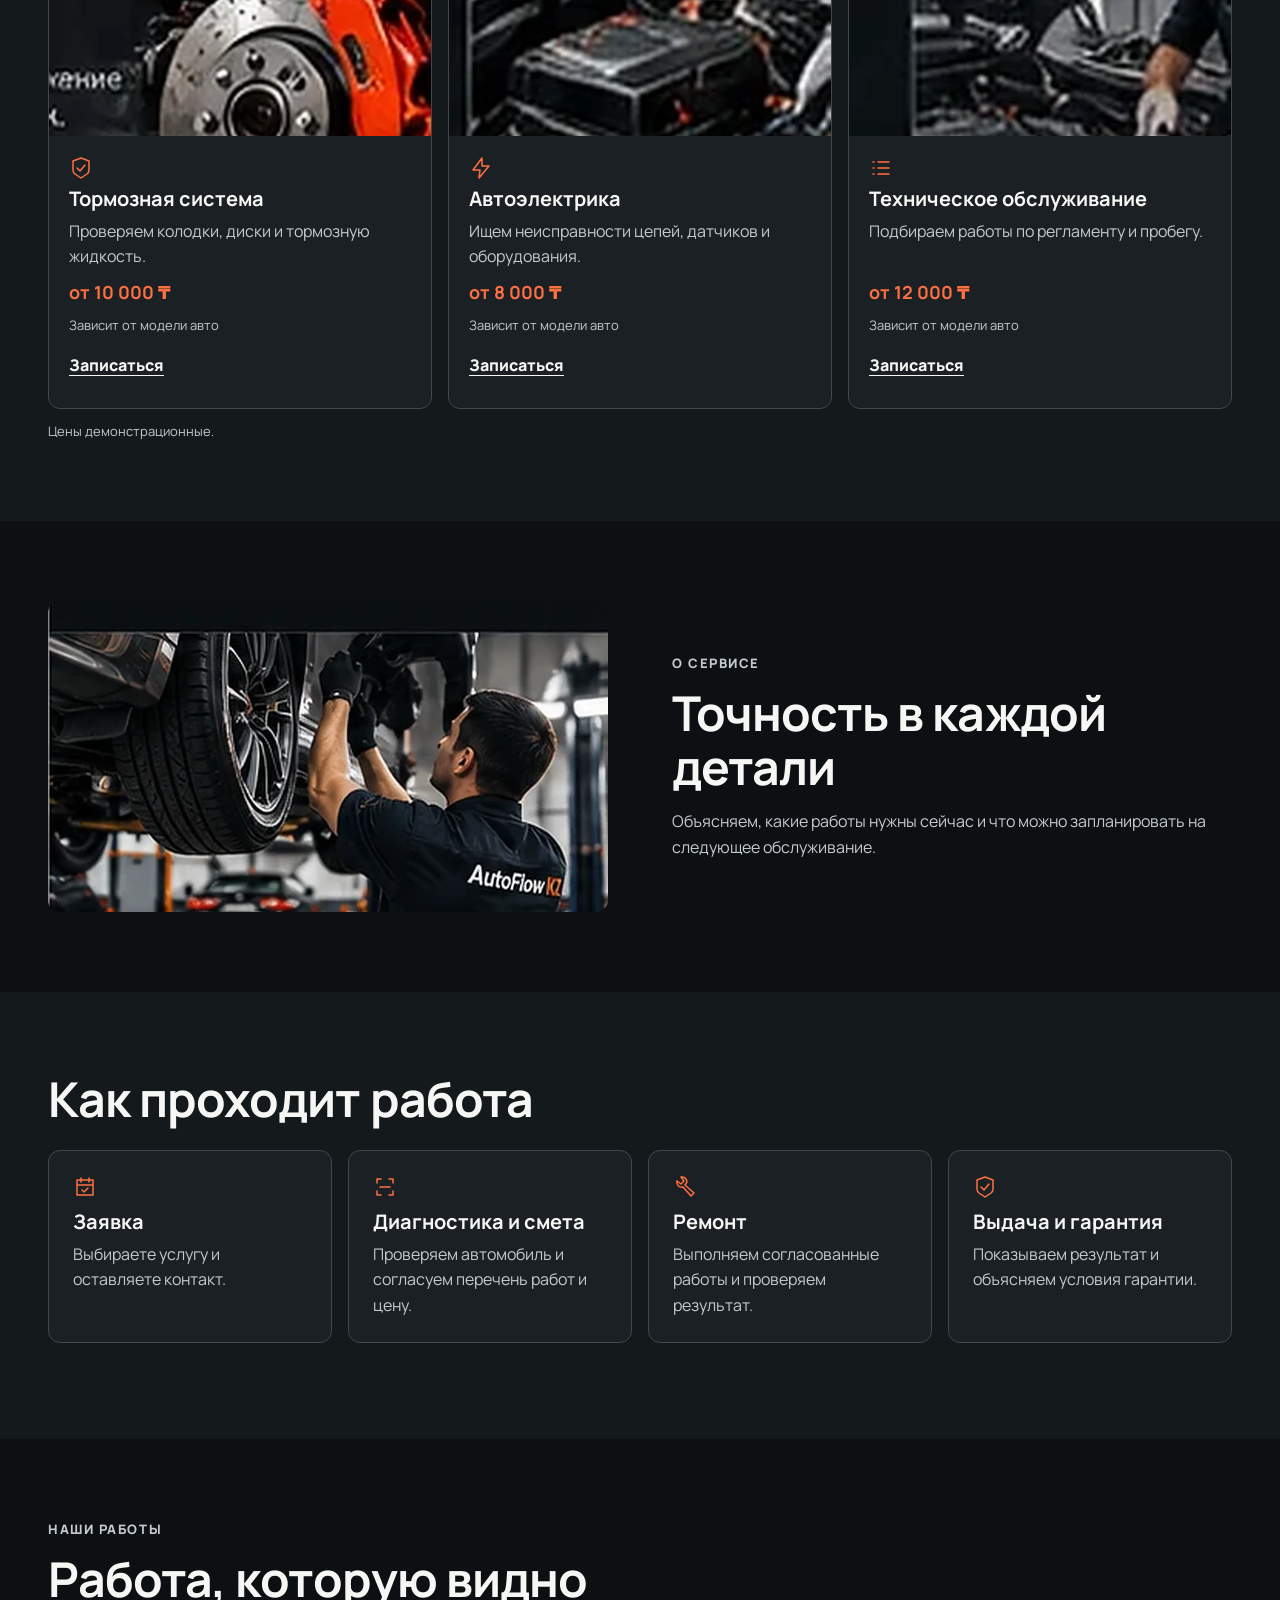
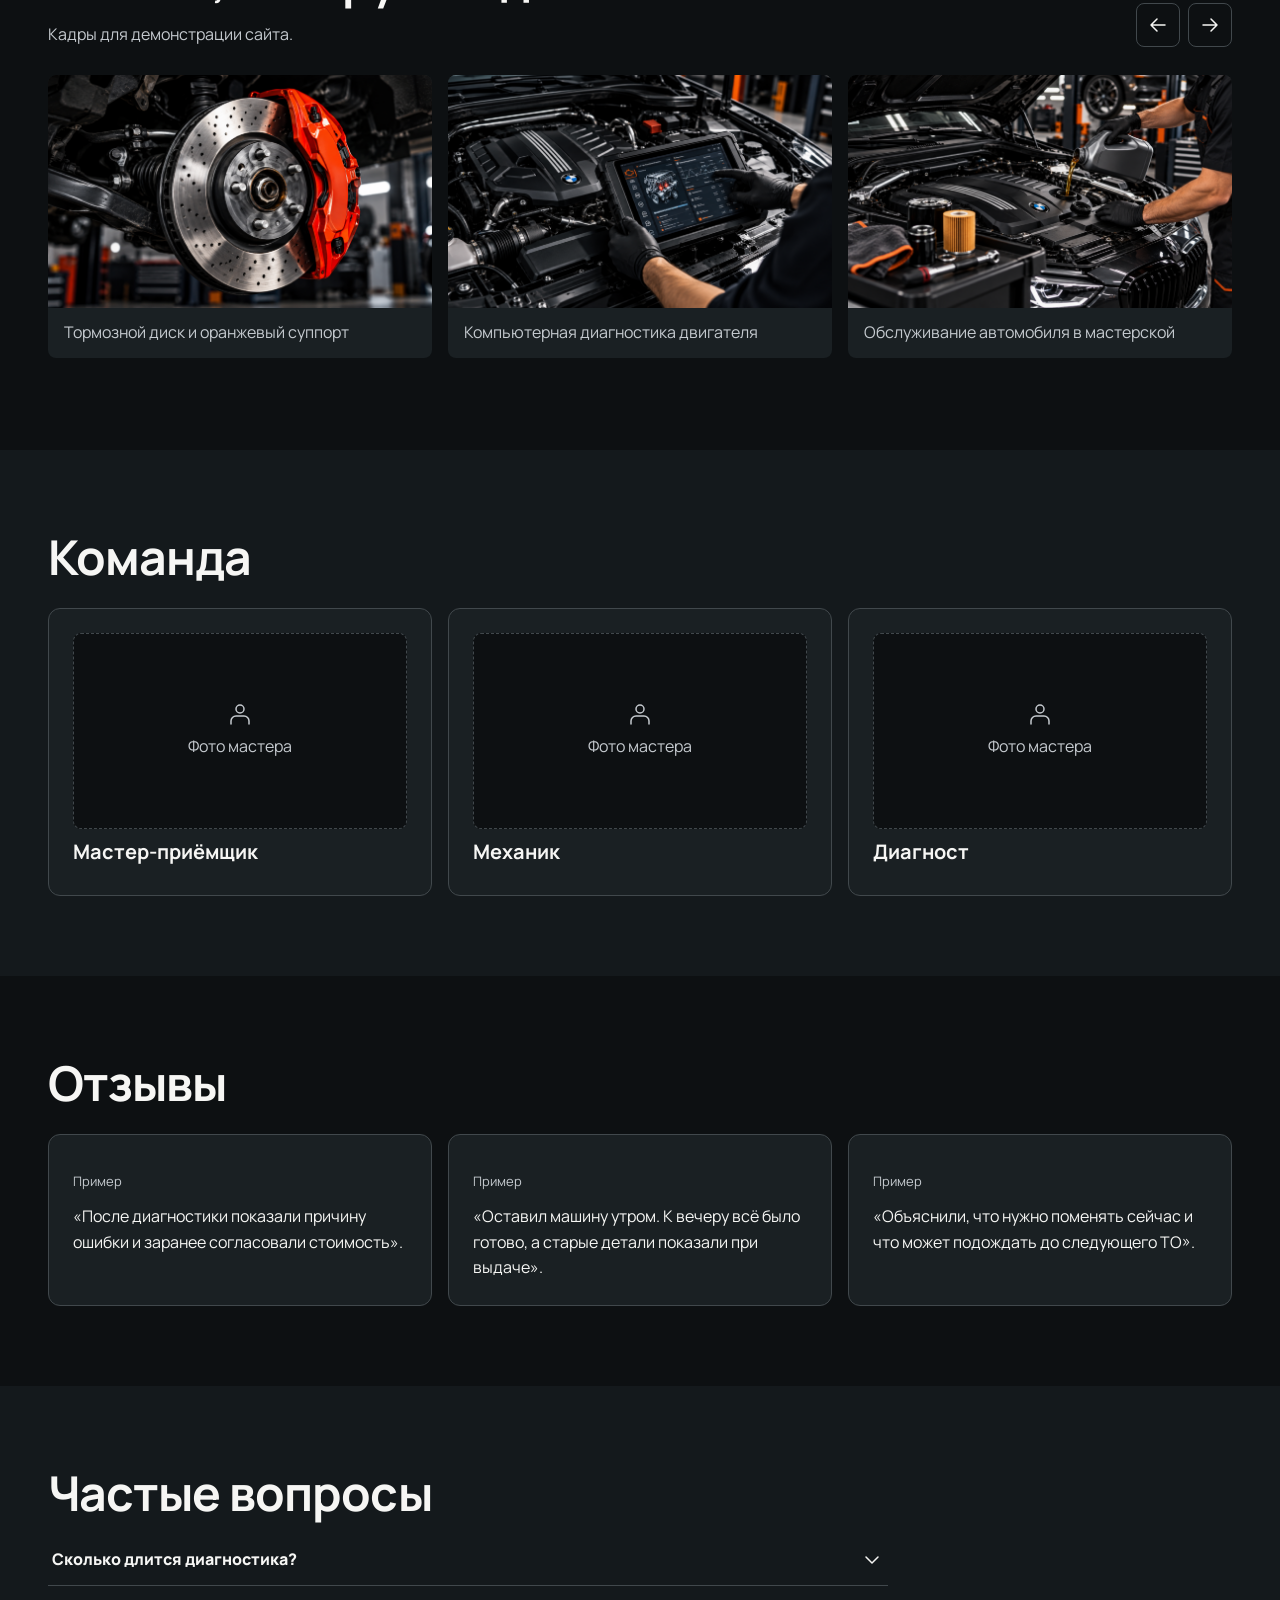
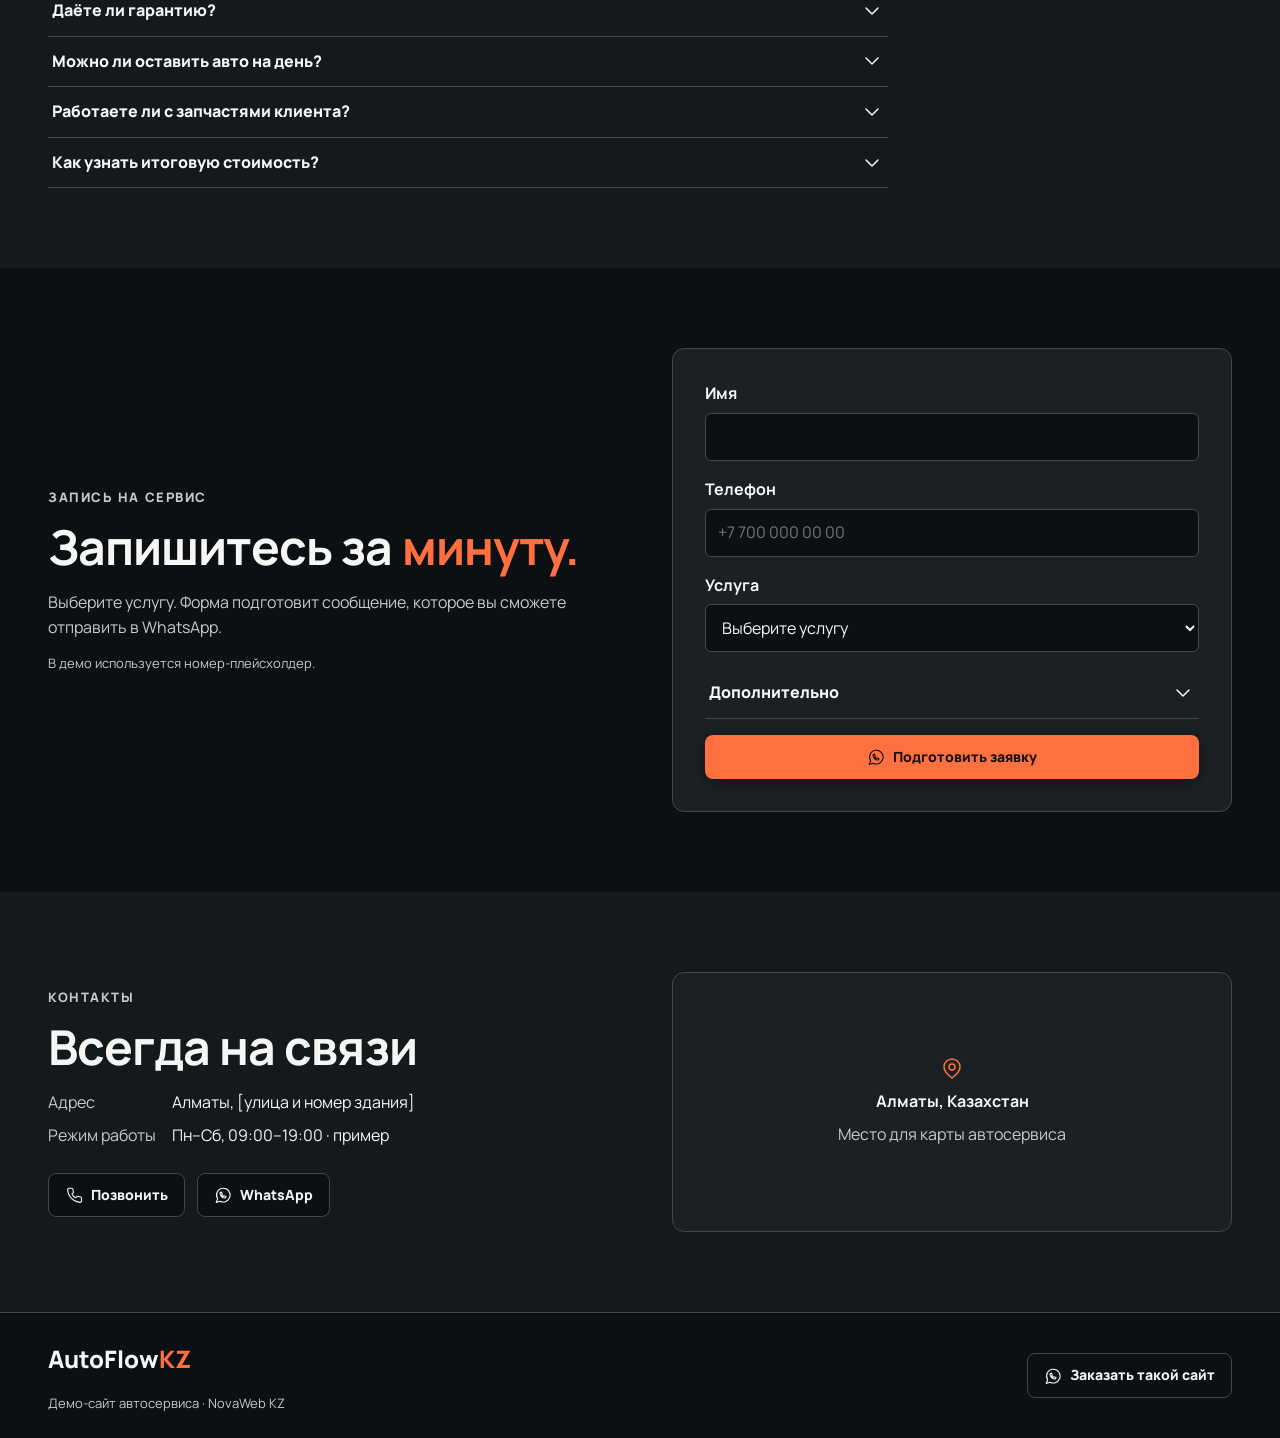
==== commit 9ada1080: "Refresh AutoFlow KZ portfolio design and booking flow" ====
--- a/index.html
+++ b/index.html
@@ -1,318 +1,174 @@
 <!doctype html>
 <html lang="ru">
-
 <head>
-    <meta charset="UTF-8">
-    <meta name="viewport" content="width=device-width,initial-scale=1,viewport-fit=cover">
-    <meta name="theme-color" content="#101214">
-    <meta name="description"
-        content="AutoFlow KZ — демонстрационный сайт автосервиса в Алматы. Дизайн и разработка NovaWeb KZ.">
-    <meta property="og:title" content="AutoFlow KZ — демонстрационный сайт автосервиса">
-    <meta property="og:description" content="Премиальный концепт автосервиса от NovaWeb KZ">
-    <title>AutoFlow KZ — премиальный автосервис | Демо</title>
-    <link rel="preconnect" href="https://fonts.googleapis.com">
-    <link rel="preconnect" href="https://fonts.gstatic.com" crossorigin>
-    <link href="https://fonts.googleapis.com/css2?family=Manrope:wght@400;500;600;700;800&display=swap"
-        rel="stylesheet">
-    <link rel="stylesheet" href="css/reset.css">
-    <link rel="stylesheet" href="css/variables.css">
-    <link rel="stylesheet" href="css/style.css">
-    <link rel="stylesheet" href="css/responsive.css">
+  <meta charset="utf-8">
+  <meta name="viewport" content="width=device-width, initial-scale=1">
+  <meta name="theme-color" content="#0d1012">
+  <meta name="description" content="AutoFlow KZ — демонстрационный сайт автосервиса в Алматы с каталогом услуг и формой записи.">
+  <link rel="canonical" href="https://autoflow-kz.vercel.app/">
+  <meta property="og:type" content="website">
+  <meta property="og:locale" content="ru_KZ">
+  <meta property="og:title" content="AutoFlow KZ — премиальный автосервис">
+  <meta property="og:description" content="Демонстрационный сайт автосервиса в Алматы.">
+  <meta property="og:url" content="https://autoflow-kz.vercel.app/">
+  <meta property="og:image" content="https://autoflow-kz.vercel.app/assets/images/gallery5.png">
+  <meta property="og:image:alt" content="Механик рядом с BMW в мастерской">
+  <meta name="twitter:card" content="summary_large_image">
+  <title>AutoFlow KZ — премиальный автосервис | Демо</title>
+  <link rel="preconnect" href="https://fonts.googleapis.com">
+  <link rel="preconnect" href="https://fonts.gstatic.com" crossorigin>
+  <link href="https://fonts.googleapis.com/css2?family=Manrope:wght@400;500;600;700;800&display=swap" rel="stylesheet">
+  <link rel="stylesheet" href="styles.css">
+  <script src="script.js" defer></script>
 </head>
-
 <body>
-    <div class="demo-banner">ДЕМОНСТРАЦИОННЫЙ ПРОЕКТ · NovaWeb KZ</div>
-    <header class="site-header" id="top">
-        <div class="container header-inner"><a href="#top" class="brand"
-                aria-label="AutoFlow KZ, на главную">AutoFlow<span>KZ</span><small>АВТОСЕРВИС В АЛМАТЫ</small></a>
-            <nav class="desktop-nav" aria-label="Основная навигация"><a href="#services">Услуги</a><a href="#about">О
-                    сервисе</a><a href="#works">Наши работы</a><a href="#contacts">Контакты</a></nav>
-            <div class="header-actions"><span class="phone-placeholder">☎ &nbsp;Телефон по запросу</span><a
-                    class="btn btn-primary btn-sm" href="#booking">Записаться <span aria-hidden="true">↗</span></a>
-            </div><button class="menu-toggle" aria-label="Открыть меню" aria-expanded="false"
-                aria-controls="mobile-menu"><span></span><span></span><span></span></button>
-        </div>
-        <nav class="mobile-nav" id="mobile-menu" aria-label="Мобильная навигация" hidden><a
-                href="#services">Услуги</a><a href="#about">О сервисе</a><a href="#works">Наши работы</a><a
-                href="#contacts">Контакты</a><a href="#booking">Записаться</a></nav>
-    </header>
-    <main>
-        <section class="hero">
-            <div class="hero-visual" role="img" aria-label="Тёмный современный автосервис и спортивный автомобиль">
-            </div>
-            <div class="hero-shade"></div>
-            <div class="container hero-inner">
-                <div class="hero-copy">
-                    <p class="eyebrow">НАДЁЖНЫЙ СЕРВИС ДЛЯ ВАШЕГО АВТОМОБИЛЯ</p>
-                    <h1>Ваш автомобиль заслуживает безупречного <em>сервиса.</em></h1>
-                    <p class="hero-description">Диагностика, обслуживание и ремонт автомобилей в Алматы.
-                        Профессиональный подход к каждой детали.</p>
-                    <div class="hero-cta"><a class="btn btn-primary" href="#booking">Записаться на сервис <span
-                                aria-hidden="true">→</span></a><a class="btn btn-outline" href="#services">Посмотреть
-                            услуги</a></div>
-                </div>
-                <div class="hero-bottom">
-                    <div class="hero-features">
-                        <div><span class="line-icon"><svg aria-hidden="true" viewBox="0 0 24 24" fill="none"
-                                    stroke="currentColor" stroke-width="1.65" stroke-linecap="round"
-                                    stroke-linejoin="round">
-                                    <path
-                                        d="M4 9V5a1 1 0 0 1 1-1h4M15 4h4a1 1 0 0 1 1 1v4M20 15v4a1 1 0 0 1-1 1h-4M9 20H5a1 1 0 0 1-1-1v-4" />
-                                    <circle cx="12" cy="12" r="3" />
-                                </svg></span>Профессиональное<br>оборудование</div>
-                        <div><span class="line-icon"><svg aria-hidden="true" viewBox="0 0 24 24" fill="none"
-                                    stroke="currentColor" stroke-width="1.65" stroke-linecap="round"
-                                    stroke-linejoin="round">
-                                    <path
-                                        d="M12 3l2 2 3-.2.7 3 2.5 1.8-1.5 2.4 1.5 2.4-2.5 1.8-.7 3-3-.2-2 2-2-2-3 .2-.7-3-2.5-1.8 1.5-2.4-1.5-2.4 2.5-1.8.7-3 3 .2z" />
-                                    <circle cx="12" cy="12" r="3" />
-                                </svg></span>Качественные<br>материалы</div>
-                        <div><span class="line-icon"><svg aria-hidden="true" viewBox="0 0 24 24" fill="none"
-                                    stroke="currentColor" stroke-width="1.65" stroke-linecap="round"
-                                    stroke-linejoin="round">
-                                    <path d="M12 22s8-4 8-10V5l-8-3-8 3v7c0 6 8 10 8 10z" />
-                                    <path d="m9 12 2 2 4-4" />
-                                </svg></span>Прозрачная<br>стоимость</div>
-                        <div><span class="line-icon"><svg aria-hidden="true" viewBox="0 0 24 24" fill="none"
-                                    stroke="currentColor" stroke-width="1.65" stroke-linecap="round"
-                                    stroke-linejoin="round">
-                                    <rect x="3" y="5" width="18" height="16" rx="2" />
-                                    <path d="M7 3v4M17 3v4M3 10h18m-12 5 2 2 4-4" />
-                                </svg></span>Удобная<br>запись</div>
-                    </div><a class="hero-preview" href="#works"><span class="play-icon"
-                            aria-hidden="true">→</span><span>Посмотрите<br><strong>как мы работаем</strong></span><span
-                            aria-hidden="true">↗</span></a>
-                </div>
-            </div>
-        </section>
-        <section class="section services" id="services">
-            <div class="container">
-                <div class="section-top">
-                    <div>
-                        <p class="eyebrow">УСЛУГИ</p>
-                        <h2>Сервис, которому доверяют</h2>
-                        <p class="section-intro">Полный спектр услуг для вашего автомобиля.<br>Внимание к каждой детали
-                            — от диагностики до ремонта.</p>
-                    </div><a class="link-pill" href="#booking">Все услуги <span>↗</span></a>
-                </div>
-                <div class="service-grid">
-                    <article class="service-card" style="--photo:url('assets/images/diagnostics.webp')">
-                        <div class="service-content"><span class="service-icon"><svg aria-hidden="true"
-                                    viewBox="0 0 24 24" fill="none" stroke="currentColor" stroke-width="1.65"
-                                    stroke-linecap="round" stroke-linejoin="round">
-                                    <path
-                                        d="M4 9V5a1 1 0 0 1 1-1h4M15 4h4a1 1 0 0 1 1 1v4M20 15v4a1 1 0 0 1-1 1h-4M9 20H5a1 1 0 0 1-1-1v-4" />
-                                    <circle cx="12" cy="12" r="3" />
-                                </svg></span>
-                            <h3>Компьютерная<br>диагностика</h3>
-                            <p>Выявим проблему точно и быстро.</p><strong>от 7 000 ₸</strong>
-                        </div><button class="card-arrow" data-service="Компьютерная диагностика"
-                            aria-label="Выбрать компьютерную диагностику">↗</button>
-                    </article>
-                    <article class="service-card" style="--photo:url('assets/images/suspension.webp')">
-                        <div class="service-content"><span class="service-icon"><svg aria-hidden="true"
-                                    viewBox="0 0 24 24" fill="none" stroke="currentColor" stroke-width="1.65"
-                                    stroke-linecap="round" stroke-linejoin="round">
-                                    <path
-                                        d="M12 3l2 2 3-.2.7 3 2.5 1.8-1.5 2.4 1.5 2.4-2.5 1.8-.7 3-3-.2-2 2-2-2-3 .2-.7-3-2.5-1.8 1.5-2.4-1.5-2.4 2.5-1.8.7-3 3 .2z" />
-                                    <circle cx="12" cy="12" r="3" />
-                                </svg></span>
-                            <h3>Ремонт ходовой<br>части</h3>
-                            <p>Комфорт и безопасность в пути.</p><strong>от 15 000 ₸</strong>
-                        </div><button class="card-arrow" data-service="Ремонт ходовой части"
-                            aria-label="Выбрать ремонт ходовой">↗</button>
-                    </article>
-                    <article class="service-card" style="--photo:url('assets/images/oil.webp')">
-                        <div class="service-content"><span class="service-icon"><svg aria-hidden="true"
-                                    viewBox="0 0 24 24" fill="none" stroke="currentColor" stroke-width="1.65"
-                                    stroke-linecap="round" stroke-linejoin="round">
-                                    <path d="M12 3s-6 7-6 11a6 6 0 0 0 12 0c0-4-6-11-6-11z" />
-                                </svg></span>
-                            <h3>Замена масла</h3>
-                            <p>Забота о ресурсе вашего двигателя.</p><strong>от 5 000 ₸</strong>
-                        </div><button class="card-arrow" data-service="Замена масла"
-                            aria-label="Выбрать замену масла">↗</button>
-                    </article>
-                    <article class="service-card" style="--photo:url('assets/images/brakes.webp')">
-                        <div class="service-content"><span class="service-icon"><svg aria-hidden="true"
-                                    viewBox="0 0 24 24" fill="none" stroke="currentColor" stroke-width="1.65"
-                                    stroke-linecap="round" stroke-linejoin="round">
-                                    <circle cx="12" cy="12" r="9" />
-                                    <circle cx="12" cy="12" r="3" />
-                                </svg></span>
-                            <h3>Тормозная<br>система</h3>
-                            <p>Надёжное торможение в любых условиях.</p><strong>от 10 000 ₸</strong>
-                        </div><button class="card-arrow" data-service="Тормозная система"
-                            aria-label="Выбрать тормозную систему">↗</button>
-                    </article>
-                    <article class="service-card" style="--photo:url('assets/images/electric.webp')">
-                        <div class="service-content"><span class="service-icon"><svg aria-hidden="true"
-                                    viewBox="0 0 24 24" fill="none" stroke="currentColor" stroke-width="1.65"
-                                    stroke-linecap="round" stroke-linejoin="round">
-                                    <path d="m13 2-9 12h7l-1 8 10-12h-7z" />
-                                </svg></span>
-                            <h3>Автоэлектрика</h3>
-                            <p>Диагностика и ремонт электронных систем.</p><strong>от 8 000 ₸</strong>
-                        </div><button class="card-arrow" data-service="Автоэлектрика"
-                            aria-label="Выбрать автоэлектрику">↗</button>
-                    </article>
-                    <article class="service-card" style="--photo:url('assets/images/maintenance.webp')">
-                        <div class="service-content"><span class="service-icon"><svg aria-hidden="true"
-                                    viewBox="0 0 24 24" fill="none" stroke="currentColor" stroke-width="1.65"
-                                    stroke-linecap="round" stroke-linejoin="round">
-                                    <rect x="3" y="5" width="18" height="16" rx="2" />
-                                    <path d="M7 3v4M17 3v4M3 10h18m-12 5 2 2 4-4" />
-                                </svg></span>
-                            <h3>Техническое<br>обслуживание</h3>
-                            <p>Комплексный уход за автомобилем.</p><strong>от 12 000 ₸</strong>
-                        </div><button class="card-arrow" data-service="Техническое обслуживание"
-                            aria-label="Выбрать техническое обслуживание">↗</button>
-                    </article>
-                </div>
-                <p class="fineprint">* Цены приведены для демонстрации дизайна и не являются коммерческим предложением.
-                </p>
-            </div>
-        </section>
-        <section class="about" id="about">
-            <div class="about-image" role="img" aria-label="Механик обслуживает автомобиль в мастерской"></div>
-            <div class="about-copy">
-                <p class="eyebrow">О НАС</p>
-                <h2>Точность в каждой детали</h2>
-                <p>Мы не просто ремонтируем автомобили. Мы заботимся о вашей безопасности, комфорте и уверенности на
-                    дороге.</p>
-                <div class="values">
-                    <div><span><svg aria-hidden="true" viewBox="0 0 24 24" fill="none" stroke="currentColor"
-                                stroke-width="1.65" stroke-linecap="round" stroke-linejoin="round">
-                                <path d="M12 22s8-4 8-10V5l-8-3-8 3v7c0 6 8 10 8 10z" />
-                                <path d="m9 12 2 2 4-4" />
-                            </svg></span>
-                        <h3>Прозрачная стоимость</h3>
-                        <p>Стоимость согласуется до начала работ.</p>
-                    </div>
-                    <div><span><svg aria-hidden="true" viewBox="0 0 24 24" fill="none" stroke="currentColor"
-                                stroke-width="1.65" stroke-linecap="round" stroke-linejoin="round">
-                                <rect x="3" y="5" width="18" height="16" rx="2" />
-                                <path d="M7 3v4M17 3v4M3 10h18M8 14h2m4 0h2" />
-                            </svg></span>
-                        <h3>Удобная запись</h3>
-                        <p>Оставьте заявку в удобное время.</p>
-                    </div>
-                    <div><span><svg aria-hidden="true" viewBox="0 0 24 24" fill="none" stroke="currentColor"
-                                stroke-width="1.65" stroke-linecap="round" stroke-linejoin="round">
-                                <path d="M14 7a5 5 0 0 0-6 6l-5 5a2 2 0 0 0 3 3l5-5a5 5 0 0 0 6-6l-3 3-3-3z" />
-                            </svg></span>
-                        <h3>Понятные рекомендации</h3>
-                        <p>Объясняем, что и зачем нужно сделать.</p>
-                    </div>
-                    <div><span><svg aria-hidden="true" viewBox="0 0 24 24" fill="none" stroke="currentColor"
-                                stroke-width="1.65" stroke-linecap="round" stroke-linejoin="round">
-                                <circle cx="12" cy="12" r="9" />
-                                <circle cx="12" cy="12" r="3" />
-                            </svg></span>
-                        <h3>Внимание к деталям</h3>
-                        <p>Продуманный подход к каждому этапу.</p>
-                    </div>
-                </div>
-            </div>
-        </section>
-        <section class="section works" id="works">
-            <div class="container">
-                <div class="section-top">
-                    <div>
-                        <p class="eyebrow">НАШИ РАБОТЫ</p>
-                        <h2>Работа, которую видно</h2>
-                        <p class="section-intro">Демонстрационная фотогалерея для портфолио NovaWeb KZ.</p>
-                    </div>
-                    <div class="gallery-controls"><button id="gallery-prev"
-                            aria-label="Предыдущие фотографии">←</button><button id="gallery-next"
-                            aria-label="Следующие фотографии">→</button></div>
-                </div>
-                <div class="gallery-track" tabindex="0" aria-label="Галерея демонстрационных изображений">
-                    <figure><img src="assets/images/gallery1.png" alt="Деталь тормозной системы" loading="lazy">
-                        <figcaption>Тормозная система</figcaption>
-                    </figure>
-                    <figure><img src="assets/images/gallery2.png" alt="Автомобильный двигатель" loading="lazy">
-                        <figcaption>Диагностика двигателя</figcaption>
-                    </figure>
-                    <figure><img src="assets/images/gallery3.png" alt="Автомобиль в мастерской" loading="lazy">
-                        <figcaption>Обслуживание автомобиля</figcaption>
-                    </figure>
-                    <figure><img src="assets/images/gallery4.png" alt="Работа автомеханика" loading="lazy">
-                        <figcaption>Работа с узлами</figcaption>
-                    </figure>
-                    <figure><img src="assets/images/gallery5.png" alt="Задняя часть автомобиля" loading="lazy">
-                        <figcaption>Финальная проверка</figcaption>
-                    </figure>
-                </div>
-                <p class="fineprint">Изображения демонстрационные, не являются отчётом о выполненных заказах.</p>
-            </div>
-        </section>
-        <section class="section booking-section" id="booking">
-            <div class="container booking-grid">
-                <div>
-                    <p class="eyebrow">ЗАПИСЬ НА СЕРВИС</p>
-                    <h2>Запишитесь<br>за минуту<span class="accent">.</span></h2>
-                    <p class="section-intro">Выберите услугу и удобную дату. В настоящем сервисе менеджер свяжется с
-                        вами для подтверждения записи.</p>
-                    <div class="booking-note"><span>↗</span>
-                        <p>Это демонстрационный проект. Данные формы никуда не отправляются, пока не настроен номер
-                            компании.</p>
-                    </div>
-                </div>
-                <form id="booking-form" class="booking-form" novalidate>
-                    <div class="form-row"><label>Ваше имя <span>*</span><input name="name" type="text"
-                                autocomplete="name" placeholder="Как к вам обращаться" required
-                                minlength="2"></label><label>Телефон <span>*</span><input name="phone" type="tel"
-                                autocomplete="tel" inputmode="tel" placeholder="+7 777 123 45 67" required></label>
-                    </div>
-                    <div class="form-row"><label>Марка автомобиля <span>*</span><input name="car" type="text"
-                                placeholder="Например, Toyota Camry" required></label><label>Тип услуги
-                            <span>*</span><select name="service" id="service-select" required>
-                                <option value="">Выберите услугу</option>
-                                <option>Компьютерная диагностика</option>
-                                <option>Ремонт ходовой части</option>
-                                <option>Замена масла</option>
-                                <option>Тормозная система</option>
-                                <option>Автоэлектрика</option>
-                                <option>Техническое обслуживание</option>
-                            </select></label></div><label>Предпочтительная дата <span>*</span><input name="date"
-                            id="booking-date" type="date" required></label><button class="btn btn-primary form-submit"
-                        type="submit">Отправить заявку <span>↗</span></button>
-                    <p id="form-status" class="form-status" role="status" aria-live="polite"></p>
-                    <p class="fineprint">* Обязательные поля. Отправка возможна после настройки номера WhatsApp.</p>
-                </form>
-            </div>
-        </section>
-        <section class="contacts" id="contacts">
-            <div class="container contacts-grid">
-                <div>
-                    <p class="eyebrow">КОНТАКТЫ</p>
-                    <h2>Всегда на связи<span class="accent">.</span></h2>
-                    <p>Алматы, Казахстан</p>
-                    <dl>
-                        <dt>Адрес</dt>
-                        <dd>Указывается после подключения реального автосервиса</dd>
-                        <dt>Телефон</dt>
-                        <dd>Номер пока не настроен</dd>
-                        <dt>Режим работы</dt>
-                        <dd>Уточняется у владельца</dd>
-                    </dl><a class="btn btn-outline" href="#booking">Оставить заявку ↗</a>
-                </div>
-                <div class="map-placeholder"><span>↗</span><strong>АЛМАТЫ</strong><small>Здесь будет карта после
-                        добавления адреса компании</small></div>
-            </div>
-        </section>
-    </main>
-    <footer class="footer">
-        <div class="container footer-inner"><a href="#top"
-                class="brand">AutoFlow<span>KZ</span><small>ДЕМО-ПРОЕКТ</small></a>
-            <p>Концепт сайта автосервиса. Не является действующей компанией.</p><span>Digital experience by
-                <strong>NovaWeb KZ</strong></span>
-        </div>
-    </footer>
-    <div class="mobile-bottom"><a href="#booking" class="btn btn-primary">Записаться на сервис</a><button
-            id="mobile-contact" aria-label="Связаться через WhatsApp">WA</button></div>
-    <script src="js/main.js" defer></script>
+<a class="skip" href="#main">К основному содержанию</a>
+<div class="demo-banner">Демонстрационный проект · NovaWeb KZ</div>
+<header class="site-header">
+  <div class="container header-inner">
+    <a class="brand" href="#" aria-label="AutoFlow KZ, на главную">AutoFlow<em>KZ</em><small>Автосервис в Алматы</small></a>
+    <nav class="desktop-nav" aria-label="Основная навигация"><a href="#services">Услуги</a><a href="#about">О сервисе</a><a href="#works">Наши работы</a><a href="#contacts">Контакты</a></nav>
+    <div class="header-actions"><a class="btn btn-outline" data-call href="tel:+70000000000"><svg width="24" height="24" viewBox="0 0 24 24" fill="none" stroke="currentColor" stroke-width="1.5" stroke-linecap="round" stroke-linejoin="round" aria-hidden="true" focusable="false"><path d="M22 16.9v3a2 2 0 0 1-2.2 2 18 18 0 0 1-7.9-2.8 18 18 0 0 1-5.5-5.5 18 18 0 0 1-2.8-8A2 2 0 0 1 5.6 3h3a2 2 0 0 1 2 1.7l.5 2.8a2 2 0 0 1-.5 2.1L9.3 11a14 14 0 0 0 4.7 4.7l1.4-1.3a2 2 0 0 1 2.1-.5l2.8.5a2 2 0 0 1 1.7 2.5Z"/></svg>Позвонить</a><a class="btn btn-outline" href="#booking">Записаться</a></div>
+    <button class="menu-toggle" type="button" aria-expanded="false" aria-controls="mobile-menu" aria-label="Открыть меню"><svg width="24" height="24" viewBox="0 0 24 24" fill="none" stroke="currentColor" stroke-width="1.5" stroke-linecap="round" stroke-linejoin="round" aria-hidden="true" focusable="false"><path d="M4 6h16M4 12h16M4 18h16"/></svg></button>
+  </div>
+  <nav id="mobile-menu" class="mobile-nav" aria-label="Мобильная навигация" hidden><a href="#services">Услуги</a><a href="#about">О сервисе</a><a href="#works">Наши работы</a><a href="#contacts">Контакты</a></nav>
+</header>
+<main id="main">
+  <section class="hero" aria-labelledby="hero-title">
+    <div class="hero-main">
+      <!-- Use clean source photos here. The original hero.webp contains UI baked into the bitmap. -->
+      <div class="hero-visual"><img src="assets/images/gallery5.png" alt="Механик осматривает BMW в мастерской" fetchpriority="high"></div>
+      <div class="container hero-inner">
+        <p class="eyebrow">Автосервис в Алматы</p>
+        <h1 id="hero-title">Ваш автомобиль заслуживает безупречного <em>сервиса.</em></h1>
+        <p class="hero-description">Диагностика, техническое обслуживание и ремонт. Согласуем перечень работ и смету до начала ремонта.</p>
+        <div class="actions"><a class="btn btn-primary" href="#booking">Записаться на сервис</a><a class="btn btn-outline" href="#services">Посмотреть услуги</a></div>
+      </div>
+    </div>
+    <div class="hero-band">
+      <div class="container hero-band-inner">
+        <div><ul class="hero-features"><li><svg width="24" height="24" viewBox="0 0 24 24" fill="none" stroke="currentColor" stroke-width="1.5" stroke-linecap="round" stroke-linejoin="round" aria-hidden="true" focusable="false"><path d="M4 8V4h4m8 0h4v4m0 8v4h-4m-8 0H4v-4m3-4h10"/></svg><span>Диагностика на сканерах Launch</span></li><li><svg width="24" height="24" viewBox="0 0 24 24" fill="none" stroke="currentColor" stroke-width="1.5" stroke-linecap="round" stroke-linejoin="round" aria-hidden="true" focusable="false"><path d="m12 22 6-4a5 5 0 0 0 2-4V5l-8-3-8 3v9a5 5 0 0 0 2 4Zm-4-10 3 3 5-6"/></svg><span>Гарантия на работы 6 месяцев</span></li><li><svg width="24" height="24" viewBox="0 0 24 24" fill="none" stroke="currentColor" stroke-width="1.5" stroke-linecap="round" stroke-linejoin="round" aria-hidden="true" focusable="false"><path d="M9 6h11M9 12h11M9 18h11M4 6h1M4 12h1M4 18h1"/></svg><span>Смета до начала работ</span></li><li><svg width="24" height="24" viewBox="0 0 24 24" fill="none" stroke="currentColor" stroke-width="1.5" stroke-linecap="round" stroke-linejoin="round" aria-hidden="true" focusable="false"><path d="M4 5h16v15H4zM8 3v4m8-4v4M4 10h16m-11 5 2 2 4-4"/></svg><span>Запись на удобное время</span></li></ul><p class="note">Условия приведены для демонстрации.</p></div>
+        <a class="hero-preview" href="#works"><img src="assets/images/gallery1.png" alt="Тормозной диск с оранжевым суппортом" loading="lazy" decoding="async"><span>Посмотрите, как мы работаем</span><svg width="24" height="24" viewBox="0 0 24 24" fill="none" stroke="currentColor" stroke-width="1.5" stroke-linecap="round" stroke-linejoin="round" aria-hidden="true" focusable="false"><path d="M5 12h14m-6-6 6 6-6 6"/></svg></a>
+      </div>
+    </div>
+  </section>
+  <section id="services" class="section panel">
+    <div class="container">
+      <p class="eyebrow">Услуги</p>
+      <h2>Сервис, которому доверяют</h2>
+      <p class="section-intro">От компьютерной диагностики до ремонта и планового обслуживания.</p>
+      <div class="service-grid">
+        <article class="service-card">
+          <div class="service-photo"><img src="assets/images/diagnostics.webp" alt="Компьютерная диагностика" loading="lazy" decoding="async"></div>
+          <div class="service-copy"><svg width="24" height="24" viewBox="0 0 24 24" fill="none" stroke="currentColor" stroke-width="1.5" stroke-linecap="round" stroke-linejoin="round" aria-hidden="true" focusable="false"><path d="M4 8V4h4m8 0h4v4m0 8v4h-4m-8 0H4v-4m3-4h10"/></svg><h3>Компьютерная диагностика</h3><p>Считываем ошибки и проверяем параметры электронных систем.</p><strong>от 7 000 ₸</strong><small>Зависит от модели авто</small>
+            <a class="text-link" href="#booking" data-service="Компьютерная диагностика">Записаться</a>
+          </div>
+        </article>
+        <article class="service-card">
+          <div class="service-photo"><img src="assets/images/suspension.webp" alt="Ремонт ходовой части" loading="lazy" decoding="async"></div>
+          <div class="service-copy"><svg width="24" height="24" viewBox="0 0 24 24" fill="none" stroke="currentColor" stroke-width="1.5" stroke-linecap="round" stroke-linejoin="round" aria-hidden="true" focusable="false"><path d="M14 7a5 5 0 0 0-6-5l3 4-3 3-4-3a5 5 0 0 0 6 6l8 9 3-3-9-8Z"/></svg><h3>Ремонт ходовой части</h3><p>Проверяем подвеску и согласуем замену деталей.</p><strong>от 15 000 ₸</strong><small>Зависит от модели авто</small>
+            <a class="text-link" href="#booking" data-service="Ремонт ходовой части">Записаться</a>
+          </div>
+        </article>
+        <article class="service-card">
+          <div class="service-photo"><img src="assets/images/oil.webp" alt="Замена масла" loading="lazy" decoding="async"></div>
+          <div class="service-copy"><svg width="24" height="24" viewBox="0 0 24 24" fill="none" stroke="currentColor" stroke-width="1.5" stroke-linecap="round" stroke-linejoin="round" aria-hidden="true" focusable="false"><path d="M12 2C9 7 5 11 5 15a7 7 0 0 0 14 0c0-4-4-8-7-13Z"/></svg><h3>Замена масла</h3><p>Подбираем масло и фильтр по допуску производителя.</p><strong>от 5 000 ₸</strong><small>Зависит от модели авто</small>
+            <a class="text-link" href="#booking" data-service="Замена масла">Записаться</a>
+          </div>
+        </article>
+        <article class="service-card">
+          <div class="service-photo"><img src="assets/images/brakes.webp" alt="Тормозная система" loading="lazy" decoding="async"></div>
+          <div class="service-copy"><svg width="24" height="24" viewBox="0 0 24 24" fill="none" stroke="currentColor" stroke-width="1.5" stroke-linecap="round" stroke-linejoin="round" aria-hidden="true" focusable="false"><path d="m12 22 6-4a5 5 0 0 0 2-4V5l-8-3-8 3v9a5 5 0 0 0 2 4Zm-4-10 3 3 5-6"/></svg><h3>Тормозная система</h3><p>Проверяем колодки, диски и тормозную жидкость.</p><strong>от 10 000 ₸</strong><small>Зависит от модели авто</small>
+            <a class="text-link" href="#booking" data-service="Тормозная система">Записаться</a>
+          </div>
+        </article>
+        <article class="service-card">
+          <div class="service-photo"><img src="assets/images/electric.webp" alt="Автоэлектрика" loading="lazy" decoding="async"></div>
+          <div class="service-copy"><svg width="24" height="24" viewBox="0 0 24 24" fill="none" stroke="currentColor" stroke-width="1.5" stroke-linecap="round" stroke-linejoin="round" aria-hidden="true" focusable="false"><path d="m13 2-9 12h7l-1 8 10-12h-7Z"/></svg><h3>Автоэлектрика</h3><p>Ищем неисправности цепей, датчиков и оборудования.</p><strong>от 8 000 ₸</strong><small>Зависит от модели авто</small>
+            <a class="text-link" href="#booking" data-service="Автоэлектрика">Записаться</a>
+          </div>
+        </article>
+        <article class="service-card">
+          <div class="service-photo"><img src="assets/images/maintenance.webp" alt="Техническое обслуживание" loading="lazy" decoding="async"></div>
+          <div class="service-copy"><svg width="24" height="24" viewBox="0 0 24 24" fill="none" stroke="currentColor" stroke-width="1.5" stroke-linecap="round" stroke-linejoin="round" aria-hidden="true" focusable="false"><path d="M9 6h11M9 12h11M9 18h11M4 6h1M4 12h1M4 18h1"/></svg><h3>Техническое обслуживание</h3><p>Подбираем работы по регламенту и пробегу.</p><strong>от 12 000 ₸</strong><small>Зависит от модели авто</small>
+            <a class="text-link" href="#booking" data-service="Техническое обслуживание">Записаться</a>
+          </div>
+        </article>
+      </div>
+      <p class="note">Цены демонстрационные.</p>
+    </div>
+  </section>
+  <section id="about" class="section">
+    <div class="container split about">
+      <img src="assets/images/workshop.webp" alt="Механик обслуживает автомобиль в мастерской" loading="lazy" decoding="async">
+      <div><p class="eyebrow">О сервисе</p><h2>Точность в каждой детали</h2><p>Объясняем, какие работы нужны сейчас и что можно запланировать на следующее обслуживание.</p></div>
+    </div>
+  </section>
+  <section class="section panel" id="process">
+    <div class="container"><h2>Как проходит работа</h2>
+      <ol class="cards steps"><li><svg width="24" height="24" viewBox="0 0 24 24" fill="none" stroke="currentColor" stroke-width="1.5" stroke-linecap="round" stroke-linejoin="round" aria-hidden="true" focusable="false"><path d="M4 5h16v15H4zM8 3v4m8-4v4M4 10h16m-11 5 2 2 4-4"/></svg><h3>Заявка</h3><p>Выбираете услугу и оставляете контакт.</p></li><li><svg width="24" height="24" viewBox="0 0 24 24" fill="none" stroke="currentColor" stroke-width="1.5" stroke-linecap="round" stroke-linejoin="round" aria-hidden="true" focusable="false"><path d="M4 8V4h4m8 0h4v4m0 8v4h-4m-8 0H4v-4m3-4h10"/></svg><h3>Диагностика и смета</h3><p>Проверяем автомобиль и согласуем перечень работ и цену.</p></li><li><svg width="24" height="24" viewBox="0 0 24 24" fill="none" stroke="currentColor" stroke-width="1.5" stroke-linecap="round" stroke-linejoin="round" aria-hidden="true" focusable="false"><path d="M14 7a5 5 0 0 0-6-5l3 4-3 3-4-3a5 5 0 0 0 6 6l8 9 3-3-9-8Z"/></svg><h3>Ремонт</h3><p>Выполняем согласованные работы и проверяем результат.</p></li><li><svg width="24" height="24" viewBox="0 0 24 24" fill="none" stroke="currentColor" stroke-width="1.5" stroke-linecap="round" stroke-linejoin="round" aria-hidden="true" focusable="false"><path d="m12 22 6-4a5 5 0 0 0 2-4V5l-8-3-8 3v9a5 5 0 0 0 2 4Zm-4-10 3 3 5-6"/></svg><h3>Выдача и гарантия</h3><p>Показываем результат и объясняем условия гарантии.</p></li></ol>
+    </div>
+  </section>
+  <section id="works" class="section">
+    <div class="container">
+      <div class="section-top"><div><p class="eyebrow">Наши работы</p><h2>Работа, которую видно</h2><p class="section-intro">Кадры для демонстрации сайта.</p></div>
+        <div class="gallery-controls"><button type="button" id="gallery-prev" aria-controls="gallery-track" aria-label="Предыдущая фотография"><svg width="24" height="24" viewBox="0 0 24 24" fill="none" stroke="currentColor" stroke-width="1.5" stroke-linecap="round" stroke-linejoin="round" aria-hidden="true" focusable="false"><path d="M19 12H5m6-6-6 6 6 6"/></svg></button><button type="button" id="gallery-next" aria-controls="gallery-track" aria-label="Следующая фотография"><svg width="24" height="24" viewBox="0 0 24 24" fill="none" stroke="currentColor" stroke-width="1.5" stroke-linecap="round" stroke-linejoin="round" aria-hidden="true" focusable="false"><path d="M5 12h14m-6-6 6 6-6 6"/></svg></button></div>
+      </div>
+      <div class="gallery-track" id="gallery-track" tabindex="0" role="region" aria-label="Галерея. Перелистывайте стрелками или свайпом">
+        <figure><img src="assets/images/gallery1.png" alt="Тормозной диск и оранжевый суппорт" loading="lazy" decoding="async"><figcaption>Тормозной диск и оранжевый суппорт</figcaption></figure>
+        <figure><img src="assets/images/gallery2.png" alt="Компьютерная диагностика двигателя" loading="lazy" decoding="async"><figcaption>Компьютерная диагностика двигателя</figcaption></figure>
+        <figure><img src="assets/images/gallery3.png" alt="Обслуживание автомобиля в мастерской" loading="lazy" decoding="async"><figcaption>Обслуживание автомобиля в мастерской</figcaption></figure>
+        <figure><img src="assets/images/gallery4.png" alt="Ремонт подвески" loading="lazy" decoding="async"><figcaption>Ремонт подвески</figcaption></figure>
+        <figure><img src="assets/images/gallery5.png" alt="Осмотр BMW перед выдачей" loading="lazy" decoding="async"><figcaption>Осмотр BMW перед выдачей</figcaption></figure>
+      </div>
+    </div>
+  </section>
+  <section class="section panel" id="team"><div class="container"><h2>Команда</h2>
+    <!-- Replace each master-photo placeholder with a portrait and descriptive alt text. -->
+    <div class="cards three"><article><div class="master-photo"><svg width="24" height="24" viewBox="0 0 24 24" fill="none" stroke="currentColor" stroke-width="1.5" stroke-linecap="round" stroke-linejoin="round" aria-hidden="true" focusable="false"><path d="M3 22v-3a5 5 0 0 1 5-5h8a5 5 0 0 1 5 5v3M16 7a4 4 0 1 0-8 0 4 4 0 0 0 8 0Z"/></svg><span>Фото мастера</span></div><h3>Мастер-приёмщик</h3></article><article><div class="master-photo"><svg width="24" height="24" viewBox="0 0 24 24" fill="none" stroke="currentColor" stroke-width="1.5" stroke-linecap="round" stroke-linejoin="round" aria-hidden="true" focusable="false"><path d="M3 22v-3a5 5 0 0 1 5-5h8a5 5 0 0 1 5 5v3M16 7a4 4 0 1 0-8 0 4 4 0 0 0 8 0Z"/></svg><span>Фото мастера</span></div><h3>Механик</h3></article><article><div class="master-photo"><svg width="24" height="24" viewBox="0 0 24 24" fill="none" stroke="currentColor" stroke-width="1.5" stroke-linecap="round" stroke-linejoin="round" aria-hidden="true" focusable="false"><path d="M3 22v-3a5 5 0 0 1 5-5h8a5 5 0 0 1 5 5v3M16 7a4 4 0 1 0-8 0 4 4 0 0 0 8 0Z"/></svg><span>Фото мастера</span></div><h3>Диагност</h3></article></div>
+  </div></section>
+  <section class="section" id="reviews"><div class="container"><h2>Отзывы</h2>
+    <div class="cards three">
+      <article><p class="note">Пример</p><blockquote>«После диагностики показали причину ошибки и заранее согласовали стоимость».</blockquote></article>
+      <article><p class="note">Пример</p><blockquote>«Оставил машину утром. К вечеру всё было готово, а старые детали показали при выдаче».</blockquote></article>
+      <article><p class="note">Пример</p><blockquote>«Объяснили, что нужно поменять сейчас и что может подождать до следующего ТО».</blockquote></article>
+    </div>
+  </div></section>
+  <section class="section panel" id="faq"><div class="container"><h2>Частые вопросы</h2>
+    <div class="faq-list"><details name="service-faq"><summary>Сколько длится диагностика?<svg width="24" height="24" viewBox="0 0 24 24" fill="none" stroke="currentColor" stroke-width="1.5" stroke-linecap="round" stroke-linejoin="round" aria-hidden="true" focusable="false"><path d="m6 9 6 6 6-6"/></svg></summary><p>Базовая компьютерная диагностика обычно занимает 30–60 минут. Поиск причины неисправности может потребовать больше времени.</p></details><details name="service-faq"><summary>Даёте ли гарантию?<svg width="24" height="24" viewBox="0 0 24 24" fill="none" stroke="currentColor" stroke-width="1.5" stroke-linecap="round" stroke-linejoin="round" aria-hidden="true" focusable="false"><path d="m6 9 6 6 6-6"/></svg></summary><p>В этом демо указан срок 6 месяцев на работы. Для действующего сервиса условия фиксируются в заказ-наряде.</p></details><details name="service-faq"><summary>Можно ли оставить авто на день?<svg width="24" height="24" viewBox="0 0 24 24" fill="none" stroke="currentColor" stroke-width="1.5" stroke-linecap="round" stroke-linejoin="round" aria-hidden="true" focusable="false"><path d="m6 9 6 6 6-6"/></svg></summary><p>Да, время приёмки и выдачи можно согласовать при записи.</p></details><details name="service-faq"><summary>Работаете ли с запчастями клиента?<svg width="24" height="24" viewBox="0 0 24 24" fill="none" stroke="currentColor" stroke-width="1.5" stroke-linecap="round" stroke-linejoin="round" aria-hidden="true" focusable="false"><path d="m6 9 6 6 6-6"/></svg></summary><p>Да, если детали подходят по допускам производителя. Условия гарантии на работу обсуждаются до ремонта.</p></details><details name="service-faq"><summary>Как узнать итоговую стоимость?<svg width="24" height="24" viewBox="0 0 24 24" fill="none" stroke="currentColor" stroke-width="1.5" stroke-linecap="round" stroke-linejoin="round" aria-hidden="true" focusable="false"><path d="m6 9 6 6 6-6"/></svg></summary><p>После диагностики мастер составляет смету. Дополнительные работы согласуются отдельно.</p></details></div>
+  </div></section>
+  <section id="booking" class="section">
+    <div class="container split">
+      <div><p class="eyebrow">Запись на сервис</p><h2>Запишитесь за <em>минуту.</em></h2><p>Выберите услугу. Форма подготовит сообщение, которое вы сможете отправить в WhatsApp.</p><p class="note">В демо используется номер-плейсхолдер.</p></div>
+      <form id="booking-form" class="booking-form" novalidate>
+        <label for="customer-name">Имя</label><input id="customer-name" name="name" autocomplete="name" aria-label="Имя" maxlength="80" required>
+        <label for="customer-phone">Телефон</label><input id="customer-phone" name="phone" type="tel" autocomplete="tel" aria-label="Телефон" placeholder="+7 700 000 00 00" maxlength="24" required>
+        <label for="service-select">Услуга</label><select id="service-select" name="service" aria-label="Услуга" required><option value="">Выберите услугу</option><option>Компьютерная диагностика</option><option>Ремонт ходовой части</option><option>Замена масла</option><option>Тормозная система</option><option>Автоэлектрика</option><option>Техническое обслуживание</option></select>
+        <details id="booking-extra"><summary>Дополнительно<svg width="24" height="24" viewBox="0 0 24 24" fill="none" stroke="currentColor" stroke-width="1.5" stroke-linecap="round" stroke-linejoin="round" aria-hidden="true" focusable="false"><path d="m6 9 6 6 6-6"/></svg></summary>
+          <label for="booking-car">Марка автомобиля</label><input id="booking-car" name="car" aria-label="Марка автомобиля" maxlength="80">
+          <label for="booking-date">Предпочтительная дата</label><input id="booking-date" name="date" type="date" aria-label="Предпочтительная дата">
+        </details>
+        <button type="submit" class="btn btn-primary"><svg width="24" height="24" viewBox="0 0 24 24" fill="none" stroke="currentColor" stroke-width="1.5" stroke-linecap="round" stroke-linejoin="round" aria-hidden="true" focusable="false"><path d="M20.5 16a9 9 0 1 0-15.6 1L3 22l5-1.7A9 9 0 0 0 20.5 16Z M8 9c0 4 3 7 7 7l1-2-3-1-1 1-2-2 1-1-1-3Z"/></svg>Подготовить заявку</button>
+        <p id="form-status" role="status" aria-live="polite"></p>
+      </form>
+    </div>
+  </section>
+  <section id="contacts" class="section panel">
+    <div class="container split contacts">
+      <div><p class="eyebrow">Контакты</p><h2>Всегда на связи</h2>
+        <!-- Replace demo address and working hours with the studio's real information. -->
+        <dl><dt>Адрес</dt><dd>Алматы, [улица и номер здания]</dd><dt>Режим работы</dt><dd>Пн–Сб, 09:00–19:00 · пример</dd></dl>
+        <div class="actions"><a class="btn btn-outline" data-call href="tel:+70000000000"><svg width="24" height="24" viewBox="0 0 24 24" fill="none" stroke="currentColor" stroke-width="1.5" stroke-linecap="round" stroke-linejoin="round" aria-hidden="true" focusable="false"><path d="M22 16.9v3a2 2 0 0 1-2.2 2 18 18 0 0 1-7.9-2.8 18 18 0 0 1-5.5-5.5 18 18 0 0 1-2.8-8A2 2 0 0 1 5.6 3h3a2 2 0 0 1 2 1.7l.5 2.8a2 2 0 0 1-.5 2.1L9.3 11a14 14 0 0 0 4.7 4.7l1.4-1.3a2 2 0 0 1 2.1-.5l2.8.5a2 2 0 0 1 1.7 2.5Z"/></svg>Позвонить</a><a class="btn btn-outline" data-studio-chat href="https://wa.me/70000000000"><svg width="24" height="24" viewBox="0 0 24 24" fill="none" stroke="currentColor" stroke-width="1.5" stroke-linecap="round" stroke-linejoin="round" aria-hidden="true" focusable="false"><path d="M20.5 16a9 9 0 1 0-15.6 1L3 22l5-1.7A9 9 0 0 0 20.5 16Z M8 9c0 4 3 7 7 7l1-2-3-1-1 1-2-2 1-1-1-3Z"/></svg>WhatsApp</a></div>
+      </div>
+      <!-- Insert an accessible map iframe after confirming the address. -->
+      <div class="map-placeholder"><svg width="24" height="24" viewBox="0 0 24 24" fill="none" stroke="currentColor" stroke-width="1.5" stroke-linecap="round" stroke-linejoin="round" aria-hidden="true" focusable="false"><path d="M20 10c0 5-8 11-8 11S4 15 4 10a8 8 0 0 1 16 0Z M15 10a3 3 0 1 0-6 0 3 3 0 0 0 6 0Z"/></svg><strong>Алматы, Казахстан</strong><span>Место для карты автосервиса</span></div>
+    </div>
+  </section>
+</main>
+<footer class="footer"><div class="container footer-inner">
+  <div><a class="brand" href="#">AutoFlow<em>KZ</em></a><p class="note">Демо-сайт автосервиса · NovaWeb KZ</p></div>
+  <a class="btn btn-outline" data-developer-chat href="https://wa.me/77476202879"><svg width="24" height="24" viewBox="0 0 24 24" fill="none" stroke="currentColor" stroke-width="1.5" stroke-linecap="round" stroke-linejoin="round" aria-hidden="true" focusable="false"><path d="M20.5 16a9 9 0 1 0-15.6 1L3 22l5-1.7A9 9 0 0 0 20.5 16Z M8 9c0 4 3 7 7 7l1-2-3-1-1 1-2-2 1-1-1-3Z"/></svg>Заказать такой сайт</a>
+</div></footer>
+<div class="mobile-bottom" aria-label="Быстрые действия"><a class="btn btn-outline" data-call href="tel:+70000000000"><svg width="24" height="24" viewBox="0 0 24 24" fill="none" stroke="currentColor" stroke-width="1.5" stroke-linecap="round" stroke-linejoin="round" aria-hidden="true" focusable="false"><path d="M22 16.9v3a2 2 0 0 1-2.2 2 18 18 0 0 1-7.9-2.8 18 18 0 0 1-5.5-5.5 18 18 0 0 1-2.8-8A2 2 0 0 1 5.6 3h3a2 2 0 0 1 2 1.7l.5 2.8a2 2 0 0 1-.5 2.1L9.3 11a14 14 0 0 0 4.7 4.7l1.4-1.3a2 2 0 0 1 2.1-.5l2.8.5a2 2 0 0 1 1.7 2.5Z"/></svg>Позвонить</a><a class="btn btn-outline" href="#booking">Записаться</a></div>
 </body>
-
-</html>+</html>
--- a/styles.css
+++ b/styles.css
@@ -0,0 +1,151 @@
+:root {
+  color-scheme: dark;
+  --bg: #0d1012;
+  --panel: #14191c;
+  --surface: #1a2023;
+  --text: #f6f6f4;
+  --muted: #c5cacf;
+  --accent: #ff7041;
+  --border: #41484c;
+  font-family: Manrope, system-ui, sans-serif;
+}
+*, *::before, *::after { box-sizing: border-box; }
+html { scroll-behavior: smooth; scroll-padding-top: 88px; }
+body { margin: 0; background: var(--bg); color: var(--text); font-size: 16px; line-height: 1.6; }
+img { display: block; width: 100%; }
+a { color: inherit; text-decoration: none; }
+button, input, select { font: inherit; }
+button, summary { cursor: pointer; }
+svg { display: block; flex: none; }
+[hidden] { display: none !important; }
+:focus-visible { outline: 3px solid #ffa17e; outline-offset: 4px; }
+h1, h2, h3, p, figure, blockquote { margin: 0; }
+h1, h2, h3 { line-height: 1.12; }
+h2 { font-size: clamp(29px, 4vw, 48px); letter-spacing: -.02em; margin-bottom: 16px; }
+h3 { font-size: 20px; }
+p { color: var(--muted); }
+em { color: var(--accent); font-style: normal; }
+.container { width: min(1328px, calc(100% - 96px)); margin-inline: auto; }
+.skip { position: fixed; top: 8px; left: 8px; z-index: 100; padding: 12px; background: var(--bg); transform: translateY(-160%); }
+.skip:focus { transform: none; }
+.demo-banner { display: flex; align-items: center; justify-content: center; gap: 10px; padding: 8px 16px; font-size: 13px; color: var(--muted); background: var(--surface); text-align: center; }
+.demo-banner::before { content: ""; width: 7px; height: 7px; border-radius: 50%; background: var(--accent); flex: none; }
+.site-header { position: sticky; top: 0; z-index: 20; background: #0d1012f5; border-bottom: 1px solid var(--border); }
+.header-inner, .header-actions, .desktop-nav, .actions, .footer-inner { display: flex; align-items: center; gap: 12px; }
+.header-inner, .footer-inner { justify-content: space-between; }
+.header-inner { min-height: 72px; }
+.brand { font-size: 24px; line-height: 1; font-weight: 800; min-height: 44px; display: inline-flex; align-items: center; flex-wrap: wrap; max-width: 160px; }
+.brand small { display: block; flex-basis: 100%; margin-top: 4px; font-size: 11px; color: var(--muted); }
+.desktop-nav { gap: 22px; }
+.desktop-nav a, .mobile-nav a { min-height: 44px; display: flex; align-items: center; font-size: 15px; color: var(--muted); }
+.desktop-nav a:hover, .mobile-nav a:hover { color: var(--text); }
+.btn, .gallery-controls button, .menu-toggle { display: inline-flex; align-items: center; justify-content: center; gap: 8px; min-width: 44px; min-height: 44px; border: 1px solid transparent; border-radius: 8px; }
+.btn { padding: 10px 16px; font-weight: 800; font-size: 14px; text-align: center; }
+.btn svg { width: 18px; height: 18px; }
+.btn-primary { background: var(--accent); color: #17100d; box-shadow: 0 4px 12px #0005; }
+.btn-primary:hover { background: #ff916d; }
+.btn-outline, .gallery-controls button, .menu-toggle { background: var(--bg); color: var(--text); border-color: var(--border); }
+.btn-outline:hover, .gallery-controls button:hover, .menu-toggle:hover { border-color: var(--accent); }
+.btn:disabled { cursor: wait; opacity: .7; }
+.menu-toggle, .mobile-nav, .mobile-bottom { display: none; }
+.hero-main { position: relative; isolation: isolate; background: var(--bg); }
+.hero-visual { position: absolute; inset: 0 0 0 39%; z-index: -1; }
+.hero-visual img { height: 100%; object-fit: cover; object-position: 65% center; }
+.hero-visual::after { content: ""; position: absolute; inset: 0; background: linear-gradient(90deg, var(--bg), #0d1012cb 16%, #0d101238 45%, transparent 70%); }
+.hero-inner { min-height: 536px; padding-block: 80px; display: flex; flex-direction: column; justify-content: center; align-items: flex-start; }
+.eyebrow { margin-bottom: 12px; font-size: 13px; font-weight: 800; color: var(--muted); letter-spacing: .12em; text-transform: uppercase; }
+.hero h1 { max-width: 630px; font-size: clamp(38px, 4.65vw, 68px); font-weight: 800; line-height: 1.07; letter-spacing: -.018em; }
+.hero-description { max-width: 490px; margin: 20px 0 24px; }
+.actions { flex-wrap: wrap; }
+.hero-band { background: var(--panel); border-block: 1px solid var(--border); }
+.hero-band-inner { display: grid; grid-template-columns: minmax(0, 1fr) auto; gap: 24px; align-items: center; padding-block: 24px; }
+.hero-features { display: grid; grid-template-columns: repeat(4, minmax(0, 1fr)); gap: 16px; list-style: none; padding: 0; margin: 0; }
+.hero-features li { display: flex; gap: 8px; align-items: flex-start; font-size: 14px; color: var(--muted); }
+.hero-features svg, .service-copy svg, .steps svg, .map-placeholder svg { color: var(--accent); }
+.note { color: var(--muted); font-size: 13px; margin-top: 12px; }
+.hero-preview { display: grid; grid-template-columns: 88px minmax(0, 116px) 24px; align-items: center; gap: 12px; border: 1px solid var(--border); border-radius: 8px; padding: 8px; font-size: 14px; font-weight: 800; }
+.hero-preview:hover { border-color: var(--accent); }
+.hero-preview img { height: 58px; object-fit: cover; border-radius: 4px; }
+.section { padding-block: 80px; }
+.panel { background: var(--panel); }
+.section-intro { max-width: 640px; }
+.section-top { display: flex; align-items: end; justify-content: space-between; gap: 16px; margin-bottom: 24px; }
+.service-grid, .cards { display: grid; gap: 16px; margin-top: 24px; }
+.service-grid, .three { grid-template-columns: repeat(3, minmax(0, 1fr)); }
+.service-card, .cards > *, .booking-form, .map-placeholder { min-width: 0; border: 1px solid var(--border); border-radius: 12px; background: var(--surface); }
+.service-card { overflow: hidden; display: flex; flex-direction: column; }
+.service-photo img { aspect-ratio: 2; object-fit: cover; }
+.service-copy { display: flex; flex-direction: column; align-items: flex-start; gap: 8px; padding: 20px; flex: 1; }
+.service-copy strong { margin-top: auto; color: var(--accent); font-size: 18px; }
+.service-copy small { color: var(--muted); font-size: 13px; }
+.text-link { display: inline-flex; align-items: center; min-height: 44px; color: var(--text); font-weight: 800; text-decoration: underline; text-underline-offset: 4px; }
+.split { display: grid; grid-template-columns: repeat(2, minmax(0, 1fr)); gap: clamp(24px, 5vw, 72px); align-items: center; }
+.about img { border-radius: 12px; aspect-ratio: 1.8; object-fit: cover; }
+.steps { grid-template-columns: repeat(4, minmax(0, 1fr)); padding: 0; list-style: none; }
+.cards > * { padding: 24px; }
+.cards h3 { margin-block: 12px 8px; }
+.cards blockquote { margin-top: 12px; }
+.master-photo { display: grid; place-content: center; justify-items: center; gap: 8px; aspect-ratio: 1.7; background: var(--bg); border: 1px dashed var(--border); border-radius: 8px; color: var(--muted); }
+.gallery-controls { display: flex; gap: 8px; flex: none; }
+.gallery-track { display: flex; gap: 16px; overflow-x: auto; scroll-snap-type: x mandatory; padding: 4px 0 12px; }
+.gallery-track:focus-visible { outline-offset: 0; }
+.gallery-track figure { flex: 0 0 calc((100% - 32px) / 3); min-width: 0; scroll-snap-align: start; overflow: hidden; border-radius: 8px; background: var(--surface); }
+.gallery-track img { aspect-ratio: 1.65; object-fit: cover; }
+.gallery-track figcaption { padding: 12px 16px; color: var(--muted); }
+.faq-list { max-width: 840px; }
+details { border-bottom: 1px solid var(--border); }
+summary { list-style: none; display: flex; align-items: center; justify-content: space-between; gap: 12px; min-height: 48px; padding: 12px 4px; font-weight: 800; }
+summary::-webkit-details-marker { display: none; }
+details[open] > summary svg { transform: rotate(180deg); }
+details p { padding: 0 4px 16px; }
+.booking-form { padding: clamp(16px, 3vw, 32px); }
+.booking-form label { display: block; font-weight: 700; margin-bottom: 6px; }
+.booking-form input, .booking-form select { display: block; width: 100%; min-height: 48px; margin: 0 0 16px; padding: 8px 12px; border: 1px solid var(--border); border-radius: 6px; background: var(--bg); color: var(--text); }
+.booking-form [aria-invalid="true"] { border-color: #ff967b; }
+.booking-form button { margin-top: 16px; width: 100%; }
+#form-status:not(:empty) { margin-top: 12px; }
+#form-status[data-state="error"] { color: #ffb3a2; }
+#form-status[data-state="success"] { color: #a5ebc0; }
+.contacts dl { display: grid; grid-template-columns: minmax(90px, auto) 1fr; gap: 8px 16px; margin: 0 0 24px; }
+.contacts dt { color: var(--muted); }
+.contacts dd { margin: 0; }
+.map-placeholder { min-height: 260px; display: grid; place-content: center; justify-items: center; gap: 8px; text-align: center; padding: 16px; }
+.map-placeholder span { color: var(--muted); }
+.footer { border-top: 1px solid var(--border); padding-block: 24px; }
+@media (max-width: 1090px) {
+  .container { width: calc(100% - 48px); }
+  .desktop-nav { gap: 12px; }
+  .hero-features { grid-template-columns: repeat(2, minmax(0, 1fr)); }
+}
+@media (max-width: 880px) {
+  .desktop-nav, .header-actions a[href="#booking"] { display: none; }
+  .menu-toggle { display: inline-flex; }
+  .mobile-nav:not([hidden]) { display: grid; padding: 8px 24px; border-top: 1px solid var(--border); }
+  .hero-visual { position: relative; inset: auto; }
+  .hero-visual img { height: clamp(200px, 48vw, 380px); object-position: center; }
+  .hero-visual::after { background: linear-gradient(0deg, var(--bg), transparent 36%); }
+  .hero-inner { min-height: 0; padding-block: 16px 32px; }
+  .service-grid, .steps { grid-template-columns: repeat(2, minmax(0, 1fr)); }
+  body { padding-bottom: calc(64px + env(safe-area-inset-bottom)); }
+  .mobile-bottom { display: grid; grid-template-columns: 1fr 1fr; position: fixed; z-index: 19; inset: auto 0 0; gap: 8px; padding: 8px 16px calc(8px + env(safe-area-inset-bottom)); background: var(--bg); border-top: 1px solid var(--border); }
+}
+@media (max-width: 600px) {
+  .container { width: calc(100% - 32px); }
+  .header-inner { gap: 8px; }
+  .brand { font-size: 21px; }
+  .header-actions .btn { padding-inline: 8px; }
+  .header-actions svg { display: none; }
+  .hero-band-inner, .service-grid, .split, .three { grid-template-columns: minmax(0, 1fr); }
+  .hero-preview { grid-template-columns: 88px minmax(0, 1fr) 24px; }
+  .hero-features li { flex-direction: column; }
+  .section { padding-block: 48px; }
+  .section-top { flex-wrap: wrap; }
+  .gallery-track figure { flex-basis: 84%; }
+  .footer-inner { flex-wrap: wrap; }
+}
+@media (max-width: 380px) {
+  .steps { grid-template-columns: minmax(0, 1fr); }
+}
+@media (prefers-reduced-motion: reduce) {
+  *, *::before, *::after { scroll-behavior: auto !important; animation: none !important; transition: none !important; }
+}
